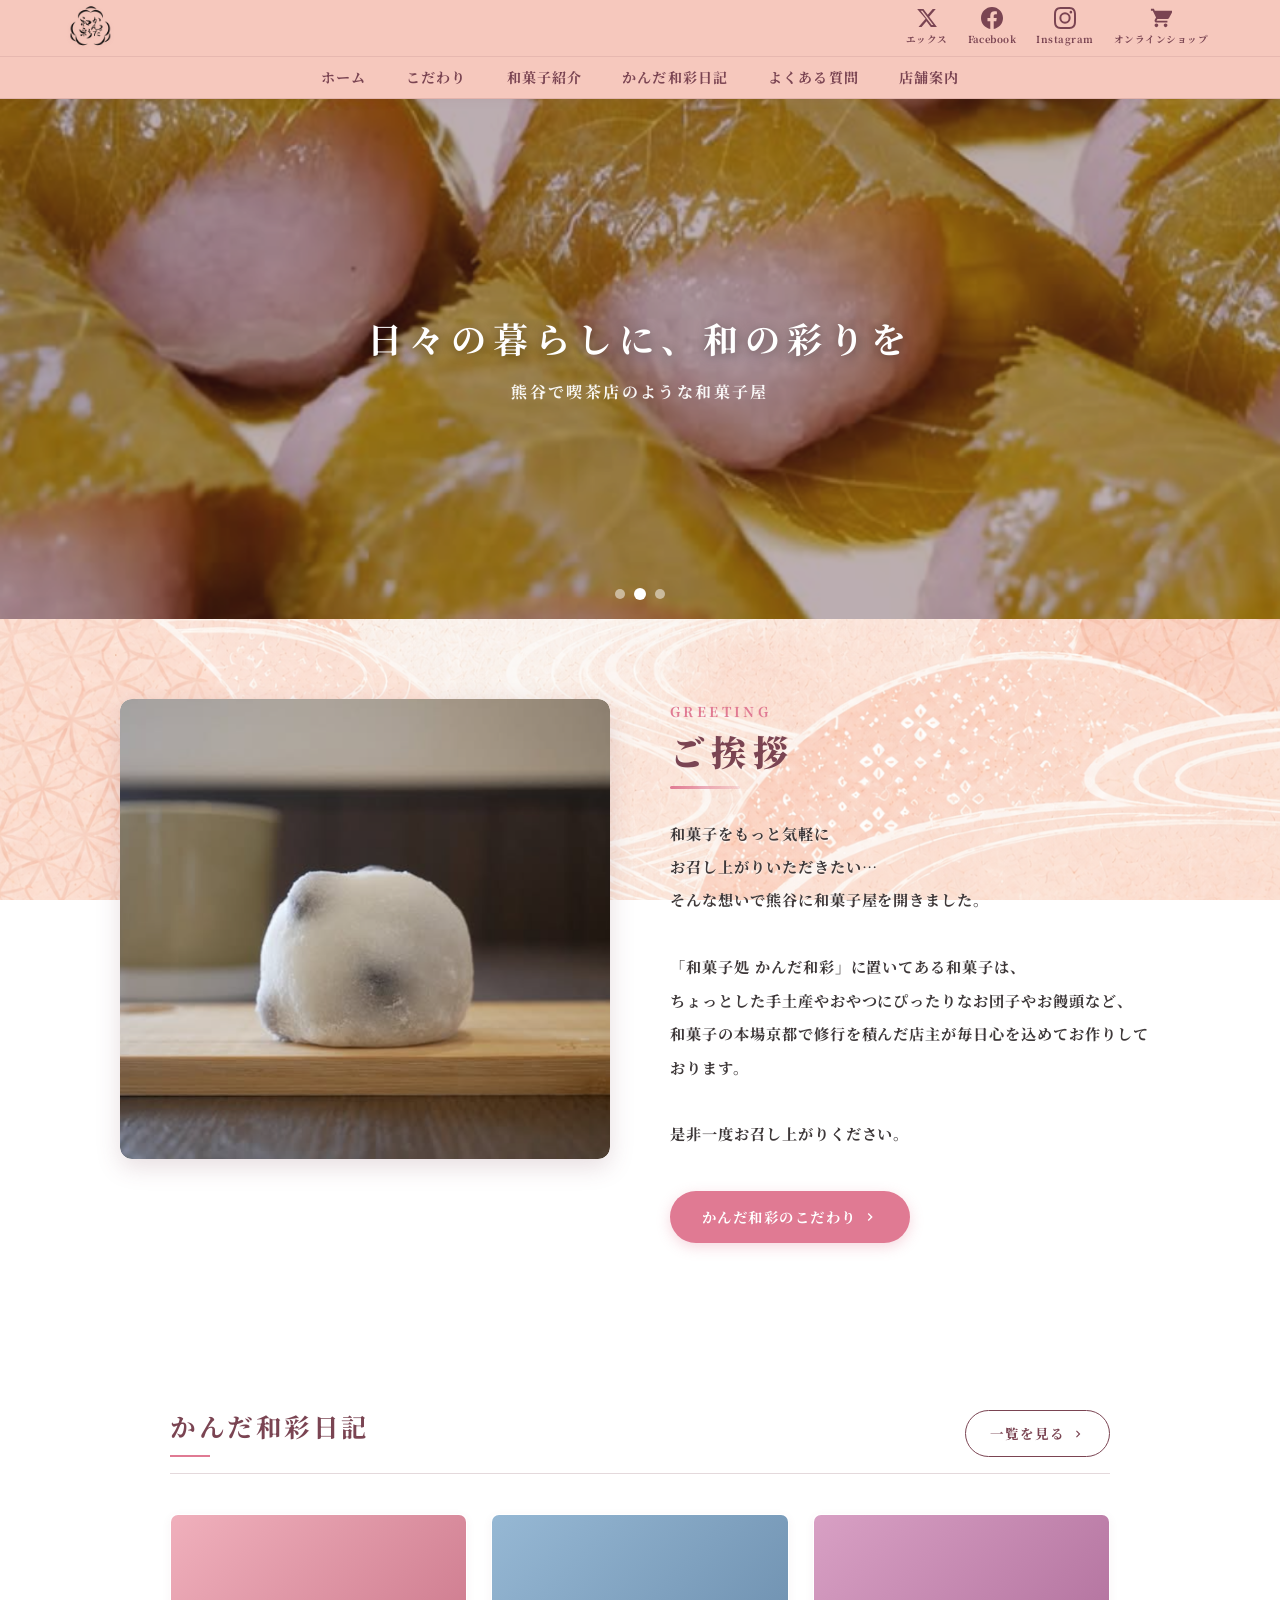
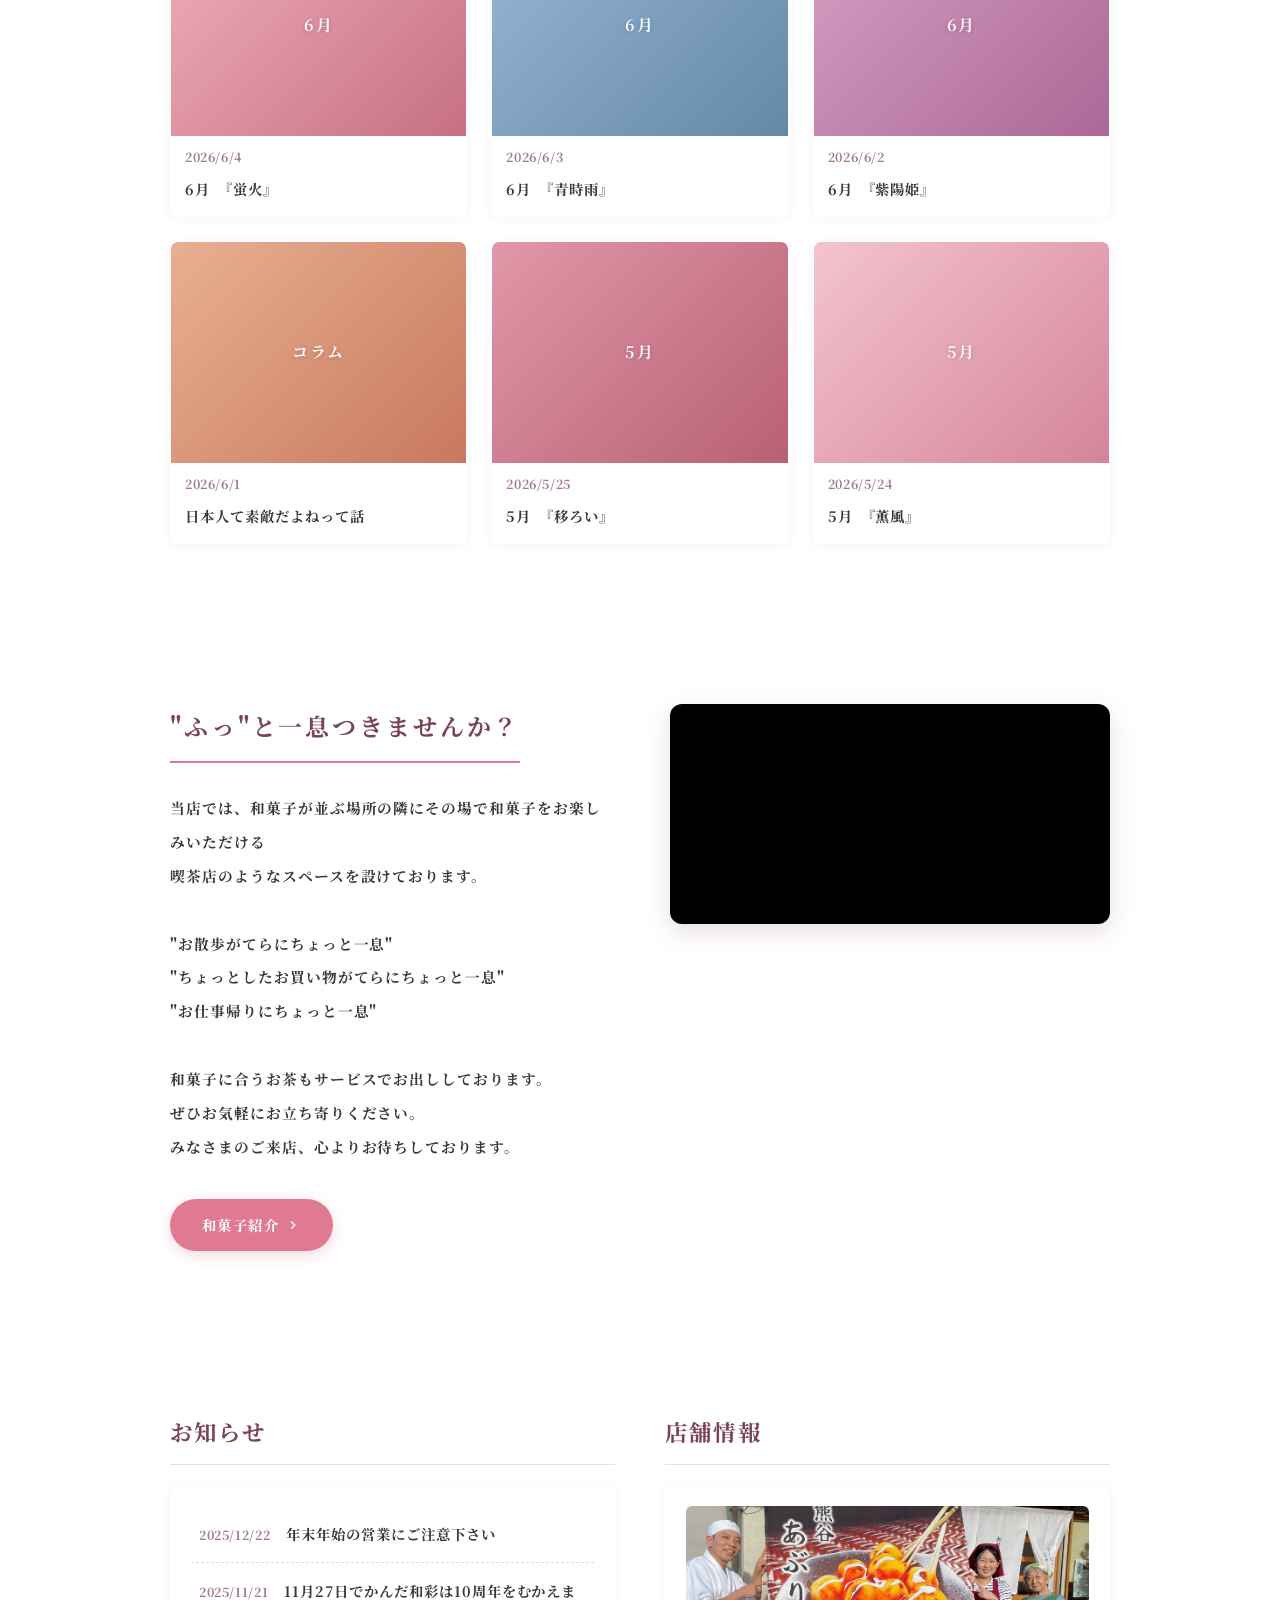
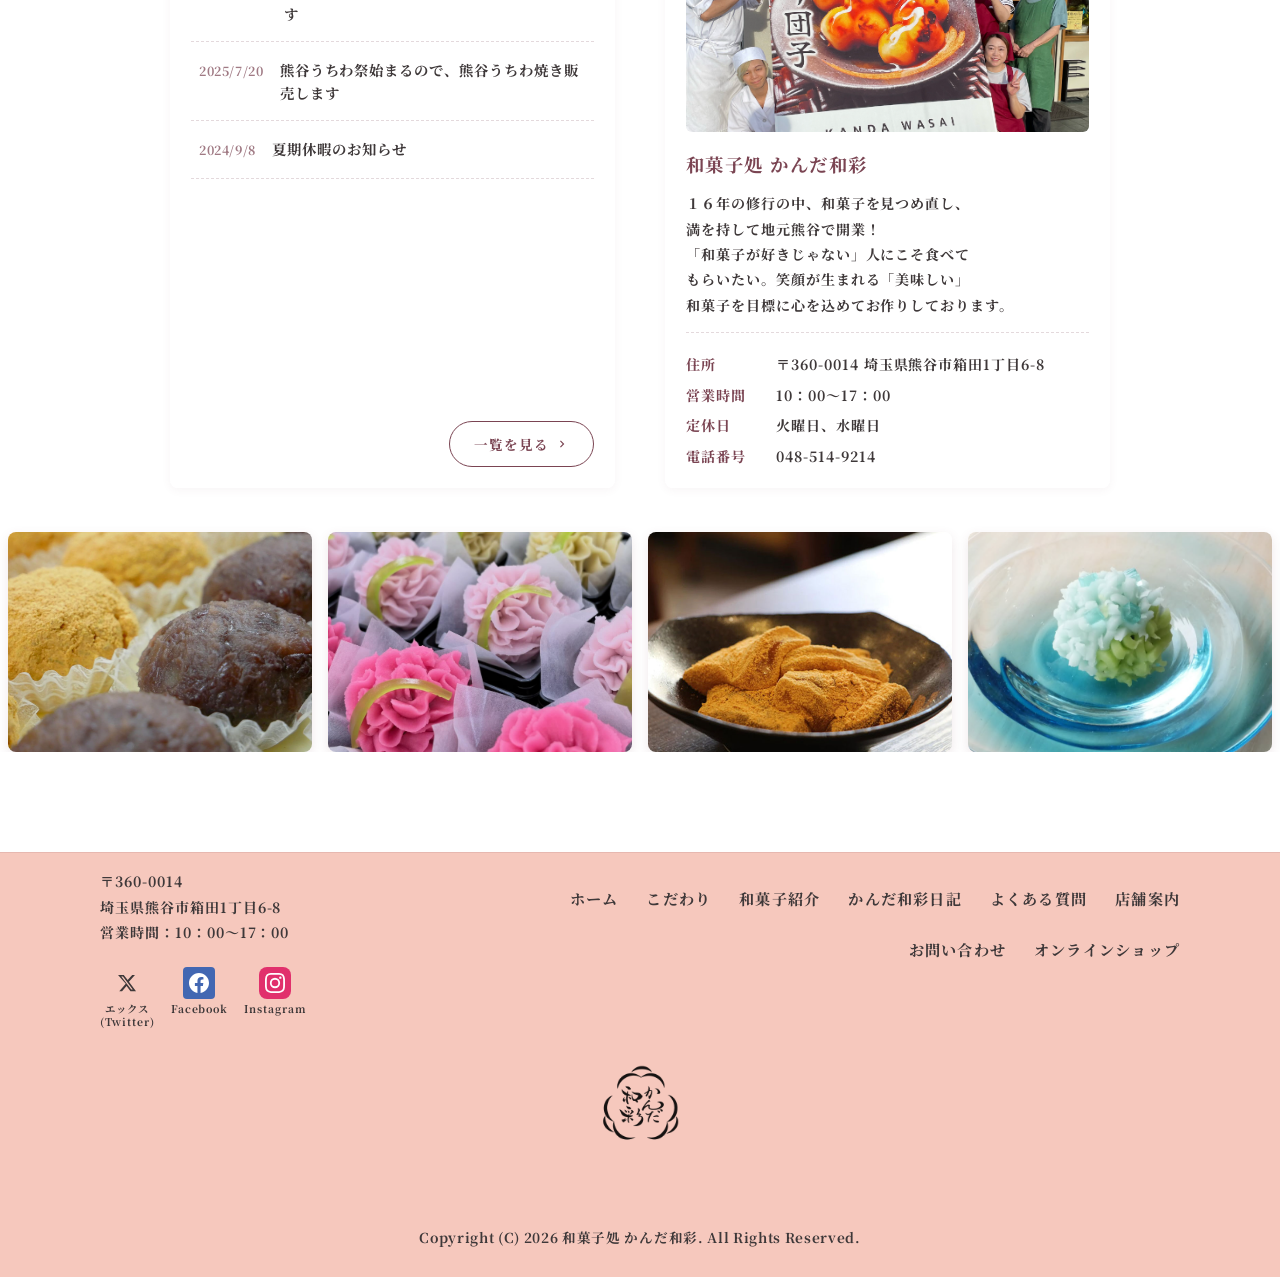
==== index.html @ 018d326d "Initial commit" ====
﻿<!DOCTYPE html>
<html lang="ja">

<head>
    <meta charset="UTF-8">
    <meta name="viewport" content="width=device-width, initial-scale=1.0">
    <meta name="description" content="埼玉県熊谷市にある和菓子処 かんだ和彩。喫茶店のような落ち着いた空間で、京都で修行を積んだ店主が毎日丁寧に作る和菓子をお楽しみください。">
    <title>和菓子処 かんだ和彩 | 熊谷で喫茶店のような和菓子屋</title>
    <link rel="preconnect" href="https://fonts.googleapis.com">
    <link rel="preconnect" href="https://fonts.gstatic.com" crossorigin>
    <link href="https://fonts.googleapis.com/css2?family=Noto+Serif+JP:wght@500;600;700;900&display=swap" rel="stylesheet">
    <link rel="stylesheet" href="style.css">
</head>

<body>

    <!-- ============================================================
         ヘッダー
         ============================================================ -->
    <header id="front_header" class="site-header">
        <div class="header-inner">
            <!-- ロゴ -->
            <div class="header-logo">
                <a href="index.html">
                    <img src="img/ロゴ.png" alt="和菓子処 かんだ和彩" class="logo-img">
                </a>
            </div>

            <!-- SNSアイコン -->
            <div class="header-sns">
                <ul class="header-sns-list">
                    <li>
                        <a href="https://twitter.com/kandawasai" target="_blank" rel="noopener noreferrer" class="sns-link">
                            <svg xmlns="http://www.w3.org/2000/svg" viewBox="0 0 24 24" width="22" height="22" fill="currentColor"><path d="M18.244 2.25h3.308l-7.227 8.26 8.502 11.24H16.17l-4.714-6.231-5.401 6.231H2.747l7.73-8.835L1.254 2.25H8.08l4.713 6.231zm-1.161 17.52h1.833L7.084 4.126H5.117z"/></svg>
                            <span>エックス</span>
                        </a>
                    </li>
                    <li>
                        <a href="https://www.facebook.com/kandawasai/" target="_blank" rel="noopener noreferrer" class="sns-link">
                            <svg xmlns="http://www.w3.org/2000/svg" viewBox="0 0 24 24" width="22" height="22" fill="currentColor"><path d="M24 12.073c0-6.627-5.373-12-12-12s-12 5.373-12 12c0 5.99 4.388 10.954 10.125 11.854v-8.385H7.078v-3.47h3.047V9.43c0-3.007 1.792-4.669 4.533-4.669 1.312 0 2.686.235 2.686.235v2.953H15.83c-1.491 0-1.956.925-1.956 1.874v2.25h3.328l-.532 3.47h-2.796v8.385C19.612 23.027 24 18.062 24 12.073z"/></svg>
                            <span>Facebook</span>
                        </a>
                    </li>
                    <li>
                        <a href="https://www.instagram.com/kandawasai/?hl=ja" target="_blank" rel="noopener noreferrer" class="sns-link">
                            <svg xmlns="http://www.w3.org/2000/svg" viewBox="0 0 24 24" width="22" height="22" fill="currentColor"><path d="M12 2.163c3.204 0 3.584.012 4.85.07 3.252.148 4.771 1.691 4.919 4.919.058 1.265.069 1.645.069 4.849 0 3.205-.012 3.584-.069 4.849-.149 3.225-1.664 4.771-4.919 4.919-1.266.058-1.644.07-4.85.07-3.204 0-3.584-.012-4.849-.07-3.26-.149-4.771-1.699-4.919-4.92-.058-1.265-.07-1.644-.07-4.849 0-3.204.013-3.583.07-4.849.149-3.227 1.664-4.771 4.919-4.919 1.266-.057 1.645-.069 4.849-.069zM12 0C8.741 0 8.333.014 7.053.072 2.695.272.273 2.69.073 7.052.014 8.333 0 8.741 0 12c0 3.259.014 3.668.072 4.948.2 4.358 2.618 6.78 6.98 6.98C8.333 23.986 8.741 24 12 24c3.259 0 3.668-.014 4.948-.072 4.354-.2 6.782-2.618 6.979-6.98.059-1.28.073-1.689.073-4.948 0-3.259-.014-3.667-.072-4.947-.196-4.354-2.617-6.78-6.979-6.98C15.668.014 15.259 0 12 0zm0 5.838a6.162 6.162 0 1 0 0 12.324 6.162 6.162 0 0 0 0-12.324zM12 16a4 4 0 1 1 0-8 4 4 0 0 1 0 8zm6.406-11.845a1.44 1.44 0 1 0 0 2.881 1.44 1.44 0 0 0 0-2.881z"/></svg>
                            <span>Instagram</span>
                        </a>
                    </li>
                    <li>
                        <a href="https://kandawasai.raku-uru.jp/" target="_blank" rel="noopener noreferrer" class="sns-link">
                            <svg xmlns="http://www.w3.org/2000/svg" viewBox="0 0 24 24" width="22" height="22" fill="currentColor"><path d="M7 18c-1.1 0-1.99.9-1.99 2S5.9 22 7 22s2-.9 2-2-.9-2-2-2zM1 2v2h2l3.6 7.59-1.35 2.45c-.16.28-.25.61-.25.96C5 16.1 6.1 17 7 17h12v-2H7.42c-.14 0-.25-.11-.25-.25l.03-.12.9-1.63H19c.75 0 1.41-.41 1.75-1.03l3.58-6.49A1 1 0 0 0 23.45 4H5.21l-.94-2H1zm16 16c-1.1 0-1.99.9-1.99 2s.89 2 1.99 2 2-.9 2-2-.9-2-2-2z"/></svg>
                            <span>オンラインショップ</span>
                        </a>
                    </li>
                </ul>
            </div>

            <!-- ハンバーガーメニューボタン -->
            <button id="js-menu-toggle" class="menu-toggle" aria-label="メニューを開く">
                <span></span><span></span><span></span>
            </button>
        </div>

        <!-- ナビゲーション -->
        <nav id="front_header_nav" class="header-nav">
            <ul class="header-nav-list">
                <li><a href="index.html" class="nav-item">ホーム</a></li>
                <li><a href="commitment.html" class="nav-item">こだわり</a></li>
                <li><a href="sweets.html" class="nav-item">和菓子紹介</a></li>
                <li><a href="diary.html" class="nav-item">かんだ和彩日記</a></li>
                <li><a href="question.html" class="nav-item">よくある質問</a></li>
                <li><a href="guidance.html" class="nav-item">店舗案内</a></li>
                <li class="mobile-only-nav-item"><a href="https://kandawasai.raku-uru.jp/" target="_blank" rel="noopener noreferrer" class="nav-item">オンラインショップ</a></li>
                <li class="mobile-only-nav-item"><a href="contact.html" class="nav-item">お問い合わせ</a></li>
            </ul>
            <div class="mobile-nav-sns mobile-only-block">
                <a href="https://twitter.com/kandawasai" target="_blank" rel="noopener noreferrer" class="mobile-sns-item">
                    <svg xmlns="http://www.w3.org/2000/svg" viewBox="0 0 24 24" width="22" height="22" fill="currentColor"><path d="M18.244 2.25h3.308l-7.227 8.26 8.502 11.24H16.17l-4.714-6.231-5.401 6.231H2.747l7.73-8.835L1.254 2.25H8.08l4.713 6.231zm-1.161 17.52h1.833L7.084 4.126H5.117z"/></svg>
                    <span>エックス</span>
                </a>
                <a href="https://www.facebook.com/kandawasai/" target="_blank" rel="noopener noreferrer" class="mobile-sns-item">
                    <svg xmlns="http://www.w3.org/2000/svg" viewBox="0 0 24 24" width="22" height="22" fill="currentColor"><path d="M24 12.073c0-6.627-5.373-12-12-12s-12 5.373-12 12c0 5.99 4.388 10.954 10.125 11.854v-8.385H7.078v-3.47h3.047V9.43c0-3.007 1.792-4.669 4.533-4.669 1.312 0 2.686.235 2.686.235v2.953H15.83c-1.491 0-1.956.925-1.956 1.874v2.25h3.328l-.532 3.47h-2.796v8.385C19.612 23.027 24 18.062 24 12.073z"/></svg>
                    <span>Facebook</span>
                </a>
                <a href="https://www.instagram.com/kandawasai/?hl=ja" target="_blank" rel="noopener noreferrer" class="mobile-sns-item">
                    <svg xmlns="http://www.w3.org/2000/svg" viewBox="0 0 24 24" width="22" height="22" fill="currentColor"><path d="M12 2.163c3.204 0 3.584.012 4.85.07 3.252.148 4.771 1.691 4.919 4.919.058 1.265.069 1.645.069 4.849 0 3.205-.012 3.584-.069 4.849-.149 3.225-1.664 4.771-4.919 4.919-1.266.058-1.644.07-4.85.07-3.204 0-3.584-.012-4.849-.07-3.26-.149-4.771-1.699-4.919-4.92-.058-1.265-.07-1.644-.07-4.849 0-3.204.013-3.583.07-4.849.149-3.227 1.664-4.771 4.919-4.919 1.266-.057 1.645-.069 4.849-.069zM12 0C8.741 0 8.333.014 7.053.072 2.695.272.273 2.69.073 7.052.014 8.333 0 8.741 0 12c0 3.259.014 3.668.072 4.948.2 4.358 2.618 6.78 6.98 6.98C8.333 23.986 8.741 24 12 24c3.259 0 3.668-.014 4.948-.072 4.354-.2 6.782-2.618 6.979-6.98.059-1.28.073-1.689.073-4.948 0-3.259-.014-3.667-.072-4.947-.196-4.354-2.617-6.78-6.979-6.98C15.668.014 15.259 0 12 0zm0 5.838a6.162 6.162 0 1 0 0 12.324 6.162 6.162 0 0 0 0-12.324zM12 16a4 4 0 1 1 0-8 4 4 0 0 1 0 8zm6.406-11.845a1.44 1.44 0 1 0 0 2.881 1.44 1.44 0 0 0 0-2.881z"/></svg>
                    <span>Instagram</span>
                </a>
            </div>
        </nav>
    </header>

    <main id="main_content">

        <!-- ============================================================
             スライドショー（メインビジュアル）
             ============================================================ -->
        <div class="slideshow" id="slideshow" role="banner">
            <div class="slide-container" id="slideContainer">
                <div class="slide active">
                    <img src="img/photo13.png" alt="かんだ和彩 メイン写真1" class="slide-bg-img">
                    <div class="slide-overlay"></div>
                    <div class="slide-content">
                        <p class="slide-catchcopy">心を込めて、一つひとつ</p>
                        <p class="slide-sub">和菓子処 かんだ和彩</p>
                    </div>
                </div>
                <div class="slide">
                    <img src="img/photo14.png" alt="かんだ和彩 メイン写真2" class="slide-bg-img">
                    <div class="slide-overlay"></div>
                    <div class="slide-content">
                        <p class="slide-catchcopy">日々の暮らしに、和の彩りを</p>
                        <p class="slide-sub">熊谷で喫茶店のような和菓子屋</p>
                    </div>
                </div>
                <div class="slide">
                    <img src="img/photo5.png" alt="かんだ和彩 メイン写真3" class="slide-bg-img">
                    <div class="slide-overlay"></div>
                    <div class="slide-content">
                        <p class="slide-catchcopy">京都で磨いた技を、熊谷の地で</p>
                        <p class="slide-sub">お団子・お饅頭・季節の和菓子</p>
                    </div>
                </div>
            </div>
            <div class="slide-dots" id="slideDots">
                <button class="dot active" aria-label="スライド1"></button>
                <button class="dot" aria-label="スライド2"></button>
                <button class="dot" aria-label="スライド3"></button>
            </div>
        </div>

        <!-- ============================================================
             ご挨拶セクション
             ============================================================ -->
        <section id="hello" class="hello-section">
            <div class="hello-inner">
                <!-- 画像エリア（photo10〜photo12の5秒切替スライド） -->
                <div class="hello-img-box">
                    <div class="hello-slideshow" id="helloSlideshow">
                        <div class="hello-slide active">
                            <img src="img/photo10.png" alt="和菓子処 かんだ和彩 風景1">
                        </div>
                        <div class="hello-slide">
                            <img src="img/photo11.png" alt="和菓子処 かんだ和彩 風景2">
                        </div>
                        <div class="hello-slide">
                            <img src="img/photo12.png" alt="和菓子処 かんだ和彩 風景3">
                        </div>
                    </div>
                </div>
                <!-- テキストエリア -->
                <div class="hello-txt-box">
                    <div class="hello-txt-inner">
                        <!-- 目立つ大タイトルエリア -->
                        <div class="hello-header-title">
                            <span class="hello-sub-title">GREETING</span>
                            <h2 class="hello-main-title">ご挨拶</h2>
                            <div class="title-decor-line"></div>
                        </div>

                        <div class="hello-txt-area">
                            <p>和菓子をもっと気軽に<br>
                            お召し上がりいただきたい…<br>
                            そんな想いで熊谷に和菓子屋を開きました。<br><br>
                            「和菓子処 かんだ和彩」に置いてある和菓子は、<br>
                            ちょっとした手土産やおやつにぴったりなお団子やお饅頭など、<br>
                            和菓子の本場京都で修行を積んだ店主が毎日心を込めてお作りしております。<br><br>
                            是非一度お召し上がりください。</p>
                        </div>

                        <div class="hello-btn-wrap">
                            <a href="commitment.html" class="more-btn">
                                <span>かんだ和彩のこだわり</span>
                                <svg xmlns="http://www.w3.org/2000/svg" viewBox="0 0 24 24" width="16" height="16" fill="currentColor"><path d="M8.59 16.59L13.17 12 8.59 7.41 10 6l6 6-6 6-1.41-1.41z"/></svg>
                            </a>
                        </div>
                    </div>
                </div>
            </div>
        </section>

        <!-- ============================================================
             かんだ和彩日記（ブログ記事グリッド）
             ============================================================ -->
        <section id="diary" class="diary-section">
            <div class="diary-inner">
                <!-- タイトルエリア -->
                <div class="diary-ttl-area">
                    <div class="diary-ttl-box">
                        <h2>かんだ和彩日記</h2>
                    </div>
                    <div class="diary-more-btn-wrap">
                        <a href="diary.html" class="more-btn-outline">
                            <span>一覧を見る</span>
                            <svg xmlns="http://www.w3.org/2000/svg" viewBox="0 0 24 24" width="14" height="14" fill="currentColor"><path d="M8.59 16.59L13.17 12 8.59 7.41 10 6l6 6-6 6-1.41-1.41z"/></svg>
                        </a>
                    </div>
                </div>

                <!-- 記事グリッド -->
                <div class="diary-grid">
                    <article class="post-box">
                        <a href="diary.html" class="post-box-link">
                            <div class="post-box-img">
                                <div class="post-img-placeholder" style="background: linear-gradient(135deg, #f0b0bc, #c66f84);"><span>6月</span></div>
                            </div>
                            <div class="post-box-date"><p>2026/6/4</p></div>
                            <div class="post-box-content"><h5>6月　『蛍火』</h5></div>
                        </a>
                    </article>
                    <article class="post-box">
                        <a href="diary.html" class="post-box-link">
                            <div class="post-box-img">
                                <div class="post-img-placeholder" style="background: linear-gradient(135deg, #96b8d4, #6688a8);"><span>6月</span></div>
                            </div>
                            <div class="post-box-date"><p>2026/6/3</p></div>
                            <div class="post-box-content"><h5>6月　『青時雨』</h5></div>
                        </a>
                    </article>
                    <article class="post-box">
                        <a href="diary.html" class="post-box-link">
                            <div class="post-box-img">
                                <div class="post-img-placeholder" style="background: linear-gradient(135deg, #d8a0c4, #aa6896);"><span>6月</span></div>
                            </div>
                            <div class="post-box-date"><p>2026/6/2</p></div>
                            <div class="post-box-content"><h5>6月　『紫陽姫』</h5></div>
                        </a>
                    </article>
                    <article class="post-box">
                        <a href="diary.html" class="post-box-link">
                            <div class="post-box-img">
                                <div class="post-img-placeholder" style="background: linear-gradient(135deg, #e8b090, #c87860);"><span>コラム</span></div>
                            </div>
                            <div class="post-box-date"><p>2026/6/1</p></div>
                            <div class="post-box-content"><h5>日本人て素敵だよねって話</h5></div>
                        </a>
                    </article>
                    <article class="post-box">
                        <a href="diary.html" class="post-box-link">
                            <div class="post-box-img">
                                <div class="post-img-placeholder" style="background: linear-gradient(135deg, #e098a8, #b86074);"><span>5月</span></div>
                            </div>
                            <div class="post-box-date"><p>2026/5/25</p></div>
                            <div class="post-box-content"><h5>5月　『移ろい』</h5></div>
                        </a>
                    </article>
                    <article class="post-box">
                        <a href="diary.html" class="post-box-link">
                            <div class="post-box-img">
                                <div class="post-img-placeholder" style="background: linear-gradient(135deg, #f4c4d0, #d48498);"><span>5月</span></div>
                            </div>
                            <div class="post-box-date"><p>2026/5/24</p></div>
                            <div class="post-box-content"><h5>5月　『薫風』</h5></div>
                        </a>
                    </article>
                </div>
            </div>
        </section>

        <!-- ============================================================
             ご来店ください（くつろぎセクション）
             ============================================================ -->
        <section id="introduction" class="introduction-section">
            <div class="introduction-inner">
                <!-- テキストエリア -->
                <div class="introduction-txt-area">
                    <div class="introduction-txt">
                        <h2 class="introduction-main-ttl">"ふっ"と一息つきませんか？</h2>
                        <p>当店では、和菓子が並ぶ場所の隣にその場で和菓子をお楽しみいただける<br>
                        喫茶店のようなスペースを設けております。<br><br>
                        "お散歩がてらにちょっと一息"<br>
                        "ちょっとしたお買い物がてらにちょっと一息"<br>
                        "お仕事帰りにちょっと一息"<br><br>
                        和菓子に合うお茶もサービスでお出ししております。<br>
                        ぜひお気軽にお立ち寄りください。<br>
                        みなさまのご来店、心よりお待ちしております。</p>
                    </div>
                    <div class="introduction-btn-wrap">
                        <a href="sweets.html" class="more-btn">
                            <span>和菓子紹介</span>
                            <svg xmlns="http://www.w3.org/2000/svg" viewBox="0 0 24 24" width="16" height="16" fill="currentColor"><path d="M8.59 16.59L13.17 12 8.59 7.41 10 6l6 6-6 6-1.41-1.41z"/></svg>
                        </a>
                    </div>
                </div>
                <!-- 動画エリア -->
                <div class="introduction-img-area">
                    <div class="intro-video-wrapper">
                        <video src="img/動画.mp4" autoplay loop muted playsinline class="intro-video"></video>
                    </div>
                </div>
            </div>
        </section>

        <!-- ============================================================
             お知らせ ＋ SNS
             ============================================================ -->
        <section id="news" class="news-section">
            <div class="news-inner">
                <!-- お知らせ -->
                <div class="news-box">
                    <div class="news-ttl">
                        <h2>お知らせ</h2>
                    </div>
                    <div class="news-content">
                        <div class="news-card">
                            <div class="news-list-wrap">
                                <article class="news-item">
                                    <a href="diary.html" class="news-item-link">
                                        <div class="news-date"><p>2025/12/22</p></div>
                                        <div class="news-text"><h5>年末年始の営業にご注意下さい</h5></div>
                                    </a>
                                </article>
                                <article class="news-item">
                                    <a href="diary.html" class="news-item-link">
                                        <div class="news-date"><p>2025/11/21</p></div>
                                        <div class="news-text"><h5>11月27日でかんだ和彩は10周年をむかえます</h5></div>
                                    </a>
                                </article>
                                <article class="news-item">
                                    <a href="diary.html" class="news-item-link">
                                        <div class="news-date"><p>2025/7/20</p></div>
                                        <div class="news-text"><h5>熊谷うちわ祭始まるので、熊谷うちわ焼き販売します</h5></div>
                                    </a>
                                </article>
                                <article class="news-item">
                                    <a href="diary.html" class="news-item-link">
                                        <div class="news-date"><p>2024/9/8</p></div>
                                        <div class="news-text"><h5>夏期休暇のお知らせ</h5></div>
                                    </a>
                                </article>
                            </div>
                            <div class="news-more-btn-wrap">
                                <a href="diary.html" class="more-btn-outline">
                                    <span>一覧を見る</span>
                                    <svg xmlns="http://www.w3.org/2000/svg" viewBox="0 0 24 24" width="14" height="14" fill="currentColor"><path d="M8.59 16.59L13.17 12 8.59 7.41 10 6l6 6-6 6-1.41-1.41z"/></svg>
                                </a>
                            </div>
                        </div>
                    </div>
                </div>

                <!-- 店舗情報 -->
                <div class="news-box">
                    <div class="news-ttl">
                        <h2>店舗情報</h2>
                    </div>
                    <div class="news-content">
                        <div class="store-info-card">
                            <div class="store-info-img">
                                <img src="img/photo9.png" alt="和菓子処 かんだ和彩">
                            </div>
                            <div class="store-info-txt-wrap">
                                <h3 class="store-name">和菓子処 かんだ和彩</h3>
                                <p class="store-message">
                                    １６年の修行の中、和菓子を見つめ直し、<br>
                                    満を持して地元熊谷で開業！<br>
                                    「和菓子が好きじゃない」人にこそ食べて<br>
                                    もらいたい。笑顔が生まれる「美味しい」<br>
                                    和菓子を目標に心を込めてお作りしております。
                                </p>
                                <dl class="store-detail-list">
                                    <div class="store-detail-item">
                                        <dt>住所</dt>
                                        <dd>〒360-0014 埼玉県熊谷市箱田1丁目6-8</dd>
                                    </div>
                                    <div class="store-detail-item">
                                        <dt>営業時間</dt>
                                        <dd>10：00～17：00</dd>
                                    </div>
                                    <div class="store-detail-item">
                                        <dt>定休日</dt>
                                        <dd>火曜日、水曜日</dd>
                                    </div>
                                    <div class="store-detail-item">
                                        <dt>電話番号</dt>
                                        <dd>048-514-9214</dd>
                                    </div>
                                </dl>
                            </div>
                        </div>
                    </div>
                </div>
            </div>
        <!-- ============================================================
             フォトギャラリー（photo1〜photo7の無限自動スライド）
             ============================================================ -->
        <section class="footer-photo-gallery">
            <div class="photo-gallery-track">
                <div class="photo-item"><img src="img/photo1.png" alt="和菓子写真 1"></div>
                <div class="photo-item"><img src="img/photo2.png" alt="和菓子写真 2"></div>
                <div class="photo-item"><img src="img/photo3.png" alt="和菓子写真 3"></div>
                <div class="photo-item"><img src="img/photo4.png" alt="和菓子写真 4"></div>
                <div class="photo-item"><img src="img/photo5.png" alt="和菓子写真 5"></div>
                <div class="photo-item"><img src="img/photo6.png" alt="和菓子写真 6"></div>
                <div class="photo-item"><img src="img/photo7.png" alt="和菓子写真 7"></div>
                <!-- ループを途切れさせないための複製セット -->
                <div class="photo-item"><img src="img/photo1.png" alt="和菓子写真 1"></div>
                <div class="photo-item"><img src="img/photo2.png" alt="和菓子写真 2"></div>
                <div class="photo-item"><img src="img/photo3.png" alt="和菓子写真 3"></div>
                <div class="photo-item"><img src="img/photo4.png" alt="和菓子写真 4"></div>
                <div class="photo-item"><img src="img/photo5.png" alt="和菓子写真 5"></div>
                <div class="photo-item"><img src="img/photo6.png" alt="和菓子写真 6"></div>
                <div class="photo-item"><img src="img/photo7.png" alt="和菓子写真 7"></div>
            </div>
        </section>

    </main>

    <!-- ============================================================
         フッター
         ============================================================ -->
    <footer class="site-footer">
        <div class="footer-container">
            <div class="footer-top">
                <!-- 左ブロック：住所・SNS -->
                <div class="footer-info">
                    <p class="footer-address">
                        〒360-0014<br>
                        埼玉県熊谷市箱田1丁目6-8<br>
                        営業時間：10：00〜17：00
                    </p>
                    <div class="footer-sns-box">
                        <ul class="footer-sns-list">
                            <li>
                                <a href="https://twitter.com/kandawasai" target="_blank" rel="noopener noreferrer" class="footer-sns-item">
                                    <span class="sns-icon icon-x">
                                        <svg xmlns="http://www.w3.org/2000/svg" viewBox="0 0 24 24" width="20" height="20" fill="currentColor"><path d="M18.244 2.25h3.308l-7.227 8.26 8.502 11.24H16.17l-4.714-6.231-5.401 6.231H2.747l7.73-8.835L1.254 2.25H8.08l4.713 6.231zm-1.161 17.52h1.833L7.084 4.126H5.117z"/></svg>
                                    </span>
                                    <span class="sns-label">エックス<br>(Twitter)</span>
                                </a>
                            </li>
                            <li>
                                <a href="https://www.facebook.com/kandawasai/" target="_blank" rel="noopener noreferrer" class="footer-sns-item">
                                    <span class="sns-icon icon-fb">
                                        <svg xmlns="http://www.w3.org/2000/svg" viewBox="0 0 24 24" width="20" height="20" fill="currentColor"><path d="M24 12.073c0-6.627-5.373-12-12-12s-12 5.373-12 12c0 5.99 4.388 10.954 10.125 11.854v-8.385H7.078v-3.47h3.047V9.43c0-3.007 1.792-4.669 4.533-4.669 1.312 0 2.686.235 2.686.235v2.953H15.83c-1.491 0-1.956.925-1.956 1.874v2.25h3.328l-.532 3.47h-2.796v8.385C19.612 23.027 24 18.062 24 12.073z"/></svg>
                                    </span>
                                    <span class="sns-label">Facebook</span>
                                </a>
                            </li>
                            <li>
                                <a href="https://www.instagram.com/kandawasai/?hl=ja" target="_blank" rel="noopener noreferrer" class="footer-sns-item">
                                    <span class="sns-icon icon-ig">
                                        <svg xmlns="http://www.w3.org/2000/svg" viewBox="0 0 24 24" width="20" height="20" fill="currentColor"><path d="M12 2.163c3.204 0 3.584.012 4.85.07 3.252.148 4.771 1.691 4.919 4.919.058 1.265.069 1.645.069 4.849 0 3.205-.012 3.584-.069 4.849-.149 3.225-1.664 4.771-4.919 4.919-1.266.058-1.644.07-4.85.07-3.204 0-3.584-.012-4.849-.07-3.26-.149-4.771-1.699-4.919-4.92-.058-1.265-.07-1.644-.07-4.849 0-3.204.013-3.583.07-4.849.149-3.227 1.664-4.771 4.919-4.919 1.266-.057 1.645-.069 4.849-.069zM12 0C8.741 0 8.333.014 7.053.072 2.695.272.273 2.69.073 7.052.014 8.333 0 8.741 0 12c0 3.259.014 3.668.072 4.948.2 4.358 2.618 6.78 6.98 6.98C8.333 23.986 8.741 24 12 24c3.259 0 3.668-.014 4.948-.072 4.354-.2 6.782-2.618 6.979-6.98.059-1.28.073-1.689.073-4.948 0-3.259-.014-3.667-.072-4.947-.196-4.354-2.617-6.78-6.979-6.98C15.668.014 15.259 0 12 0zm0 5.838a6.162 6.162 0 1 0 0 12.324 6.162 6.162 0 0 0 0-12.324zM12 16a4 4 0 1 1 0-8 4 4 0 0 1 0 8zm6.406-11.845a1.44 1.44 0 1 0 0 2.881 1.44 1.44 0 0 0 0-2.881z"/></svg>
                                    </span>
                                    <span class="sns-label">Instagram</span>
                                </a>
                            </li>
                        </ul>
                    </div>
                </div>

                <!-- 右ブロック：2段ナビゲーション -->
                <div class="footer-nav-area">
                    <nav class="footer-nav-grid">
                        <ul class="footer-nav-row row-1">
                            <li><a href="index.html">ホーム</a></li>
                            <li><a href="commitment.html">こだわり</a></li>
                            <li><a href="sweets.html">和菓子紹介</a></li>
                            <li><a href="diary.html">かんだ和彩日記</a></li>
                            <li><a href="question.html">よくある質問</a></li>
                            <li><a href="guidance.html">店舗案内</a></li>
                        </ul>
                        <ul class="footer-nav-row row-2">
                            <li><a href="contact.html">お問い合わせ</a></li>
                            <li><a href="https://kandawasai.raku-uru.jp/" target="_blank" rel="noopener noreferrer">オンラインショップ</a></li>
                        </ul>
                    </nav>
                </div>
            </div>

            <!-- 中央ロゴ -->
            <div class="footer-center-logo">
                <a href="index.html">
                    <img src="img/ロゴ.png" alt="和菓子処 かんだ和彩" class="footer-logo-img">
                </a>
            </div>

            <!-- 最下部コピーライト -->
            <p class="copyright">Copyright (C) 2026 和菓子処 かんだ和彩. All Rights Reserved.</p>
        </div>
    </footer>

    <script>
    // ハンバーガーメニュー
    document.addEventListener('DOMContentLoaded', function () {
        const menuToggle = document.getElementById('js-menu-toggle');
        const headerNav = document.getElementById('front_header_nav');
        if (menuToggle && headerNav) {
            menuToggle.addEventListener('click', function () {
                menuToggle.classList.toggle('is-open');
                headerNav.classList.toggle('is-open');
            });
        }

        // スライドショー自動再生
        const slides = document.querySelectorAll('.slide');
        const dots = document.querySelectorAll('.dot');
        let current = 0;
        let timer;

        function goToSlide(n) {
            slides[current].classList.remove('active');
            dots[current].classList.remove('active');
            current = (n + slides.length) % slides.length;
            slides[current].classList.add('active');
            dots[current].classList.add('active');
        }

        function nextSlide() {
            goToSlide(current + 1);
        }

        function startTimer() {
            timer = setInterval(nextSlide, 5000);
        }

        function resetTimer() {
            clearInterval(timer);
            startTimer();
        }

        dots.forEach(function(dot, i) {
            dot.addEventListener('click', function() {
                goToSlide(i);
                resetTimer();
            });
        });

        startTimer();

        // ご挨拶スライドショー（photo10〜photo12、5秒間隔でゆっくりフェード切替）
        const helloSlides = document.querySelectorAll('.hello-slide');
        if (helloSlides.length > 0) {
            let helloCurrent = 0;
            setInterval(function () {
                helloSlides[helloCurrent].classList.remove('active');
                helloCurrent = (helloCurrent + 1) % helloSlides.length;
                helloSlides[helloCurrent].classList.add('active');
            }, 5000);
        }

        // スクロールアニメーション
        const observer = new IntersectionObserver(function(entries) {
            entries.forEach(function(entry) {
                if (entry.isIntersecting) {
                    entry.target.classList.add('in-view');
                }
            });
        }, { threshold: 0.1 });

        document.querySelectorAll('.hello-section, .diary-section, .introduction-section, .news-section, .post-box, .news-item').forEach(function(el) {
            observer.observe(el);
        });
    });
    </script>

</body>

</html>
---- style.css ----
@charset "UTF-8";

/* ==========================================================================
   CSS変数・デザイントークン（ピンク基調の和風カラーパレット）
   ========================================================================== */
:root {
    --color-text: #3e3839;
    --color-bg: #fdf7f8;
    --color-primary: #7a4452;       /* 深みのある小豆・和風ローズブラウン */
    --color-primary-light: #9c5c6d;
    --color-accent: #e07a93;        /* 華やかな桜・撫子ピンク */
    --color-accent-dark: #c65f77;
    --color-pink-soft: #f9ecef;
    --color-border: #f0dbdf;
    --color-white: #ffffff;
    --font-serif: 'Noto Serif JP', "Hiragino Mincho ProN", "Yu Mincho", serif;
    --shadow-sm: 0 2px 10px rgba(122, 68, 82, 0.06);
    --shadow-md: 0 6px 24px rgba(122, 68, 82, 0.12);
    --transition: all 0.3s ease;
}

/* ==========================================================================
   リセット・ベース
   ========================================================================== */
*, *::before, *::after {
    box-sizing: border-box;
    margin: 0;
    padding: 0;
    font-weight: 700;
}

html {
    scroll-behavior: smooth;
}

body {
    font-family: var(--font-serif);
    font-weight: 700;
    color: var(--color-text);
    background-image: url("img/背景.png");
    background-repeat: no-repeat;
    background-position: center center;
    background-attachment: fixed;
    background-size: cover;
    line-height: 1.8;
    letter-spacing: 0.06em;
    -webkit-text-size-adjust: 100%;
    overflow-x: hidden;
}

a {
    color: inherit;
    text-decoration: none;
    transition: var(--transition);
}

img {
    max-width: 100%;
    height: auto;
    display: block;
}

ul { list-style: none; }

/* ==========================================================================
   ヘッダー
   ========================================================================== */
.site-header {
    background-color: #F6C8BD;
    position: sticky;
    top: 0;
    z-index: 1000;
    box-shadow: var(--shadow-sm);
    border-bottom: 1px solid rgba(122, 68, 82, 0.15);
}

.header-inner {
    max-width: 1200px;
    margin: 0 auto;
    padding: 2px 24px;
    display: flex;
    justify-content: space-between;
    align-items: center;
    gap: 20px;
}

/* ロゴ */
.header-logo {
    display: flex;
    align-items: center;
}

.header-logo a {
    display: flex;
    align-items: center;
    line-height: 1;
}

.logo-img {
    height: 52px;
    max-height: 60px;
    width: auto;
    background: transparent;
    object-fit: contain;
    mix-blend-mode: multiply;
    filter: drop-shadow(0 1px 2px rgba(122, 68, 82, 0.1));
}

/* SNSアイコン */
.header-sns-list {
    display: flex;
    gap: 4px;
    align-items: center;
}

.sns-link {
    display: flex;
    flex-direction: column;
    align-items: center;
    gap: 2px;
    padding: 4px 8px;
    color: var(--color-primary);
    font-size: 0.6rem;
    letter-spacing: 0.05em;
    border-radius: 4px;
    transition: var(--transition);
}

.sns-link:hover {
    background-color: rgba(255, 255, 255, 0.4);
    color: var(--color-accent-dark);
}

.sns-link svg {
    flex-shrink: 0;
}

.mobile-only-nav-item,
.mobile-only-block {
    display: none !important;
}

/* ナビゲーション */
.header-nav {
    background-color: #F6C8BD;
    border-top: 1px solid rgba(122, 68, 82, 0.12);
}

.header-nav-list {
    display: flex;
    justify-content: center;
    max-width: 1200px;
    margin: 0 auto;
    padding: 0 24px;
}

.nav-item {
    display: block;
    padding: 8px 20px;
    color: var(--color-primary);
    font-weight: 700;
    font-size: 0.88rem;
    letter-spacing: 0.08em;
    position: relative;
    transition: var(--transition);
}

.nav-item::after {
    content: '';
    position: absolute;
    bottom: 0;
    left: 50%;
    width: 0;
    height: 2px;
    background-color: var(--color-primary);
    transform: translateX(-50%);
    transition: width 0.3s ease;
}

.nav-item:hover {
    color: #4a242d;
    background-color: rgba(255, 255, 255, 0.3);
}

.nav-item:hover::after {
    width: 60%;
}

/* ハンバーガーボタン */
.menu-toggle {
    display: none;
    background: none;
    border: none;
    cursor: pointer;
    width: 30px;
    height: 22px;
    position: relative;
    z-index: 1001;
    flex-shrink: 0;
    margin-left: auto;
}

.menu-toggle span {
    display: block;
    width: 100%;
    height: 2px;
    background-color: var(--color-primary);
    position: absolute;
    left: 0;
    transition: var(--transition);
}

.menu-toggle span:nth-child(1) { top: 0; }
.menu-toggle span:nth-child(2) { top: 10px; }
.menu-toggle span:nth-child(3) { bottom: 0; }

.menu-toggle.is-open span {
    background-color: #ffffff;
}

.menu-toggle.is-open span:nth-child(1) { transform: translateY(10px) rotate(45deg); }
.menu-toggle.is-open span:nth-child(2) { opacity: 0; }
.menu-toggle.is-open span:nth-child(3) { transform: translateY(-10px) rotate(-45deg); }

/* ==========================================================================
   スライドショー
   ========================================================================== */
.slideshow {
    position: relative;
    width: 100%;
    height: 520px;
    overflow: hidden;
}

.slide-container {
    position: relative;
    width: 100%;
    height: 100%;
}

.slide {
    position: absolute;
    top: 0;
    left: 0;
    width: 100%;
    height: 100%;
    opacity: 0;
    transition: opacity 1s ease-in-out;
    display: flex;
    align-items: center;
    justify-content: center;
}

.slide.active {
    opacity: 1;
}

.slide-bg-img {
    position: absolute;
    top: 0;
    left: 0;
    width: 100%;
    height: 100%;
    object-fit: cover;
}

.slide-overlay {
    position: absolute;
    inset: 0;
    background: rgba(60, 20, 32, 0.35);
}

.slide-content {
    position: relative;
    z-index: 1;
    text-align: center;
    color: var(--color-white);
}

.slide-catchcopy {
    font-size: 2.2rem;
    font-weight: 700;
    letter-spacing: 0.2em;
    text-shadow: 0 2px 12px rgba(0,0,0,0.4);
    margin-bottom: 14px;
    line-height: 1.5;
}

.slide-sub {
    font-size: 1rem;
    letter-spacing: 0.15em;
    opacity: 0.95;
}

.slide-dots {
    position: absolute;
    bottom: 20px;
    left: 50%;
    transform: translateX(-50%);
    display: flex;
    gap: 10px;
    z-index: 10;
}

.dot {
    width: 10px;
    height: 10px;
    border-radius: 50%;
    border: none;
    background-color: rgba(255,255,255,0.5);
    cursor: pointer;
    padding: 0;
    transition: var(--transition);
}

.dot.active {
    background-color: var(--color-white);
    transform: scale(1.2);
}

/* ==========================================================================
   共通コンテナ（下層ページ用）
   ========================================================================== */
.content-body.container {
    max-width: 1000px;
    margin: 0 auto;
    padding: 0 32px;
}

@media screen and (max-width: 768px) {
    .content-body.container {
        padding: 0 20px;
    }
}

/* ==========================================================================
   共通ページヒーロー（下層ページ用）
   ========================================================================== */
.sub-page-hero,
.faq-page-hero {
    position: relative;
    background-size: cover;
    background-position: center;
    background-repeat: no-repeat;
    padding: 80px 20px 60px;
    text-align: center;
    overflow: hidden;
    animation: heroSlideshow 15s infinite; /* 3枚の画像を5秒ずつスライド */
}

/* 文字が見えやすくなるよう背景を少し暗くするオーバーレイ */
.sub-page-hero::before,
.faq-page-hero::before {
    content: '';
    position: absolute;
    top: 0;
    left: 0;
    width: 100%;
    height: 100%;
    background-color: rgba(60, 35, 30, 0.55); /* 暗めの茶褐色半透明フィルター */
    z-index: 1;
}

/* ヒーロー内の各要素をオーバーレイの前面（z-index: 2）に表示 */
.sub-page-hero .page-label,
.sub-page-hero h1,
.sub-page-hero .hero-accent,
.faq-page-hero .page-label,
.faq-page-hero h1,
.faq-page-hero .hero-accent {
    position: relative;
    z-index: 2;
}

.sub-page-hero .page-label,
.faq-page-hero .page-label {
    font-size: 0.85rem;
    letter-spacing: 0.25em;
    color: #ffd5cc; /* 暗い背景で見えやすいよう明るいピンクに変更 */
    text-transform: uppercase;
    margin-bottom: 8px;
    font-weight: 700;
}

.sub-page-hero h1,
.faq-page-hero h1 {
    font-size: clamp(1.8rem, 4vw, 2.6rem);
    color: #ffffff; /* 文字を白に変更して視認性を向上 */
    font-weight: 700;
    letter-spacing: 0.1em;
    margin-bottom: 0;
    text-shadow: 0 2px 4px rgba(0,0,0,0.3); /* 文字の視認性をさらに高める影 */
}

.sub-page-hero .hero-accent,
.faq-page-hero .hero-accent {
    width: 50px;
    height: 3px;
    background: #ffd5cc; /* 明るい色に変更 */
    margin: 16px auto 0;
    border-radius: 2px;
}

/* 背景スライドショーのキーフレームアニメーション */
@keyframes heroSlideshow {
    0%, 30% {
        background-image: url('img/あぶり団子.png');
    }
    33.33%, 63.33% {
        background-image: url('img/photo8.png');
    }
    66.66%, 96.66% {
        background-image: url('img/photo18.png');
    }
    100% {
        background-image: url('img/あぶり団子.png');
    }
}

/* ==========================================================================
   共通セクション設定
   ========================================================================== */
.hello-section,
.diary-section,
.introduction-section,
.news-section {
    opacity: 0;
    transform: translateY(24px);
    transition: opacity 0.7s ease, transform 0.7s ease;
}

.hello-section.in-view,
.diary-section.in-view,
.introduction-section.in-view,
.news-section.in-view {
    opacity: 1;
    transform: translateY(0);
}

/* 共通ボタン */
.more-btn {
    display: inline-flex;
    align-items: center;
    gap: 6px;
    padding: 13px 32px;
    background-color: var(--color-accent);
    color: var(--color-white);
    font-size: 0.9rem;
    letter-spacing: 0.1em;
    border-radius: 30px;
    box-shadow: 0 4px 14px rgba(224, 122, 147, 0.3);
    transition: var(--transition);
}

.more-btn:hover {
    background-color: var(--color-accent-dark);
    transform: translateY(-2px);
    box-shadow: 0 6px 18px rgba(198, 95, 119, 0.4);
}

.more-btn-outline {
    display: inline-flex;
    align-items: center;
    gap: 6px;
    padding: 10px 24px;
    border: 1px solid var(--color-primary);
    color: var(--color-primary);
    font-size: 0.85rem;
    letter-spacing: 0.08em;
    border-radius: 30px;
    transition: var(--transition);
}

.more-btn-outline:hover {
    background-color: var(--color-primary);
    color: var(--color-white);
}

/* ==========================================================================
   ご挨拶セクション (hello)
   ========================================================================== */
.hello-section {
    padding: 80px 0;
    background: transparent;
}

.hello-inner {
    max-width: 1100px;
    margin: 0 auto;
    padding: 0 30px;
    display: flex;
    align-items: stretch;
    gap: 60px;
}

.hello-img-box {
    flex: 1;
    min-width: 0;
}

.hello-slideshow {
    position: relative;
    width: 100%;
    height: 460px;
    border-radius: 12px;
    overflow: hidden;
    box-shadow: 0 8px 24px rgba(122, 68, 82, 0.18);
    background-color: rgba(255, 255, 255, 0.4);
}

.hello-slide {
    position: absolute;
    top: 0;
    left: 0;
    width: 100%;
    height: 100%;
    opacity: 0;
    transition: opacity 1.8s ease-in-out;
}

.hello-slide.active {
    opacity: 1;
}

.hello-slide img {
    width: 100%;
    height: 100%;
    object-fit: cover;
    border-radius: 12px;
}

.hello-txt-box {
    flex: 1;
    min-width: 0;
    display: flex;
    align-items: center;
}

.hello-txt-inner {
    width: 100%;
}

.hello-txt-area {
    margin-bottom: 40px;
}

.hello-txt-area p {
    font-size: 0.95rem;
    line-height: 2.2;
    color: var(--color-text);
    text-shadow: 0 1px 2px rgba(255, 255, 255, 0.8);
}

.hello-header-title {
    margin-bottom: 28px;
}

.hello-sub-title {
    font-size: 0.85rem;
    letter-spacing: 0.25em;
    color: var(--color-accent);
    font-weight: 700;
    display: block;
    margin-bottom: 4px;
}

.hello-main-title {
    font-size: 2.2rem;
    font-weight: 900;
    color: var(--color-primary);
    letter-spacing: 0.18em;
    line-height: 1.3;
    margin-bottom: 12px;
}

.title-decor-line {
    width: 70px;
    height: 3px;
    background: linear-gradient(90deg, var(--color-accent), rgba(224, 122, 147, 0.2));
    border-radius: 2px;
}

.hello-btn-wrap {
    margin-top: 28px;
}

/* ==========================================================================
   かんだ和彩日記セクション (diary)
   ========================================================================== */
.diary-section {
    padding: 80px 0;
    background: transparent;
}

.diary-inner {
    max-width: 1000px;
    margin: 0 auto;
    padding: 0 30px;
}

.diary-ttl-area {
    display: flex;
    justify-content: space-between;
    align-items: flex-end;
    margin-bottom: 40px;
    padding-bottom: 16px;
    border-bottom: 1px solid rgba(122, 68, 82, 0.2);
}

.diary-ttl-box h2 {
    font-size: 1.6rem;
    font-weight: 700;
    color: var(--color-primary);
    letter-spacing: 0.1em;
    position: relative;
    padding-bottom: 8px;
}

.diary-ttl-box h2::after {
    content: '';
    position: absolute;
    bottom: 0;
    left: 0;
    width: 40px;
    height: 2px;
    background-color: var(--color-accent);
}

/* 記事グリッド */
.diary-grid {
    display: grid;
    grid-template-columns: repeat(3, 1fr);
    gap: 24px;
}

.post-box {
    background-color: rgba(255, 255, 255, 0.7);
    backdrop-filter: blur(4px);
    -webkit-backdrop-filter: blur(4px);
    border-radius: 8px;
    overflow: hidden;
    box-shadow: var(--shadow-sm);
    border: 1px solid rgba(255, 255, 255, 0.8);
    transition: var(--transition);
    opacity: 0;
    transform: translateY(16px);
    transition: opacity 0.5s ease, transform 0.5s ease, box-shadow 0.3s ease;
}

.post-box.in-view {
    opacity: 1;
    transform: translateY(0);
}

.post-box:nth-child(2) { transition-delay: 0.08s; }
.post-box:nth-child(3) { transition-delay: 0.16s; }
.post-box:nth-child(4) { transition-delay: 0.24s; }
.post-box:nth-child(5) { transition-delay: 0.32s; }
.post-box:nth-child(6) { transition-delay: 0.40s; }

.post-box:hover {
    transform: translateY(-4px);
    background-color: rgba(255, 255, 255, 0.85);
    box-shadow: var(--shadow-md);
}

.post-box-link {
    display: block;
}

.post-box-img {
    overflow: hidden;
    aspect-ratio: 4 / 3;
}

.post-img-placeholder {
    width: 100%;
    height: 100%;
    display: flex;
    align-items: center;
    justify-content: center;
    min-height: 160px;
}

.post-img-placeholder span {
    color: rgba(255,255,255,0.95);
    font-size: 1rem;
    letter-spacing: 0.1em;
    font-weight: 700;
    text-shadow: 0 1px 4px rgba(0,0,0,0.2);
}

.post-box-date p {
    font-size: 0.78rem;
    color: #a07a84;
    padding: 10px 14px 4px;
    letter-spacing: 0.05em;
}

.post-box-content {
    padding: 4px 14px 16px;
}

.post-box-content h5 {
    font-size: 0.9rem;
    font-weight: 700;
    color: var(--color-text);
    line-height: 1.6;
}

/* ==========================================================================
   ご来店ください セクション (introduction)
   ========================================================================== */
.introduction-section {
    padding: 80px 0;
    background: transparent;
}

.introduction-inner {
    max-width: 1000px;
    margin: 0 auto;
    padding: 0 30px;
    display: flex;
    gap: 60px;
    align-items: flex-start;
}

.introduction-txt-area {
    flex: 1;
    min-width: 0;
}

.introduction-main-ttl {
    font-size: 1.5rem;
    font-weight: 700;
    color: var(--color-primary);
    letter-spacing: 0.12em;
    margin-bottom: 28px;
    padding-bottom: 14px;
    border-bottom: 2px solid var(--color-accent);
    display: inline-block;
}

.introduction-txt p {
    font-size: 0.92rem;
    line-height: 2.3;
    color: var(--color-text);
    margin-bottom: 36px;
    text-shadow: 0 1px 2px rgba(255, 255, 255, 0.8);
}

.introduction-img-area {
    flex: 1;
    min-width: 0;
    display: flex;
    align-items: center;
    justify-content: center;
}

.intro-video-wrapper {
    width: 100%;
    border-radius: 12px;
    overflow: hidden;
    box-shadow: 0 8px 24px rgba(122, 68, 82, 0.18);
    background-color: #000;
}

.intro-video {
    width: 100%;
    height: auto;
    max-height: 440px;
    display: block;
    object-fit: cover;
    border-radius: 12px;
}

/* ==========================================================================
   お知らせ ＋ SNS セクション (news)
   ========================================================================== */
.news-section {
    padding: 80px 0 100px;
    background: transparent;
}

.news-inner {
    max-width: 1000px;
    margin: 0 auto;
    padding: 0 30px;
    display: grid;
    grid-template-columns: 1fr 1fr;
    gap: 50px;
}

.news-ttl {
    margin-bottom: 20px;
    padding-bottom: 12px;
    border-bottom: 1px solid rgba(122, 68, 82, 0.2);
}

.news-ttl h2 {
    font-size: 1.4rem;
    font-weight: 700;
    color: var(--color-primary);
    letter-spacing: 0.1em;
}

.news-content {
    margin-bottom: 24px;
}

.news-item {
    border-bottom: 1px dashed rgba(122, 68, 82, 0.2);
    transition: var(--transition);
    opacity: 0;
    transform: translateX(-8px);
    transition: opacity 0.5s ease, transform 0.5s ease, background-color 0.2s;
}

.news-item.in-view {
    opacity: 1;
    transform: translateX(0);
}

.news-item:nth-child(2) { transition-delay: 0.06s; }
.news-item:nth-child(3) { transition-delay: 0.12s; }
.news-item:nth-child(4) { transition-delay: 0.18s; }

.news-item:hover {
    background-color: rgba(255, 255, 255, 0.4);
}

.news-item-link {
    display: flex;
    gap: 16px;
    padding: 16px 8px;
    align-items: flex-start;
}

.news-date p {
    font-size: 0.78rem;
    color: #a07a84;
    letter-spacing: 0.05em;
    white-space: nowrap;
    padding-top: 2px;
}

.news-text h5 {
    font-size: 0.9rem;
    font-weight: 700;
    line-height: 1.6;
    color: var(--color-text);
}

.news-more-btn-wrap {
    text-align: right;
}

/* SNSフィード */
.sns-feed-placeholder {
    background: rgba(255, 255, 255, 0.7);
    backdrop-filter: blur(4px);
    -webkit-backdrop-filter: blur(4px);
    border-radius: 8px;
    border: 1px solid rgba(255, 255, 255, 0.8);
    overflow: hidden;
    min-height: 340px;
    display: flex;
    align-items: center;
    justify-content: center;
    margin-bottom: 24px;
}

.news-inner {
    max-width: 1000px;
    margin: 0 auto;
    padding: 0 30px;
    display: grid;
    grid-template-columns: 1fr 1fr;
    gap: 50px;
    align-items: stretch;
}

.news-box {
    display: flex;
    flex-direction: column;
    height: 100%;
}

.news-ttl {
    margin-bottom: 20px;
    padding-bottom: 12px;
    border-bottom: 1px solid var(--color-border);
}

.news-ttl h2 {
    font-size: 1.4rem;
    font-weight: 700;
    color: var(--color-primary);
    letter-spacing: 0.1em;
}

.news-content {
    flex: 1;
    display: flex;
    flex-direction: column;
    margin-bottom: 24px;
}

/* お知らせカード */
.news-card {
    background: rgba(255, 255, 255, 0.75);
    backdrop-filter: blur(4px);
    -webkit-backdrop-filter: blur(4px);
    border-radius: 8px;
    border: 1px solid rgba(255, 255, 255, 0.8);
    padding: 20px;
    box-shadow: var(--shadow-sm);
    display: flex;
    flex-direction: column;
    justify-content: space-between;
    height: 100%;
}

.news-list-wrap {
    flex: 1;
}

.news-item {
    border-bottom: 1px dashed rgba(122, 68, 82, 0.2);
    transition: var(--transition);
    opacity: 0;
    transform: translateX(-8px);
    transition: opacity 0.5s ease, transform 0.5s ease, background-color 0.2s;
}

.news-item.in-view {
    opacity: 1;
    transform: translateX(0);
}

.news-item:nth-child(2) { transition-delay: 0.06s; }
.news-item:nth-child(3) { transition-delay: 0.12s; }
.news-item:nth-child(4) { transition-delay: 0.18s; }

.news-item:hover {
    background-color: rgba(255, 255, 255, 0.4);
}

.news-item-link {
    display: flex;
    gap: 16px;
    padding: 16px 8px;
    align-items: flex-start;
}

.news-date p {
    font-size: 0.78rem;
    color: #a07a84;
    letter-spacing: 0.05em;
    white-space: nowrap;
    padding-top: 2px;
}

.news-text h5 {
    font-size: 0.9rem;
    font-weight: 700;
    line-height: 1.6;
    color: var(--color-text);
}

.news-more-btn-wrap {
    text-align: right;
    margin-top: 16px;
}

/* 店舗情報カード */
.store-info-card {
    background: rgba(255, 255, 255, 0.75);
    backdrop-filter: blur(4px);
    -webkit-backdrop-filter: blur(4px);
    border-radius: 8px;
    border: 1px solid rgba(255, 255, 255, 0.8);
    overflow: hidden;
    padding: 20px;
    box-shadow: var(--shadow-sm);
    height: 100%;
    display: flex;
    flex-direction: column;
}

.store-info-img {
    width: 100%;
    aspect-ratio: 16 / 9;
    border-radius: 6px;
    overflow: hidden;
    margin-bottom: 16px;
}

.store-info-img img {
    width: 100%;
    height: 100%;
    object-fit: cover;
}

.store-name {
    font-size: 1.15rem;
    color: var(--color-primary);
    margin-bottom: 10px;
    letter-spacing: 0.08em;
}

.store-message {
    font-size: 0.88rem;
    line-height: 1.8;
    color: var(--color-text);
    margin-bottom: 20px;
    padding-bottom: 14px;
    border-bottom: 1px dashed rgba(122, 68, 82, 0.2);
}

.store-detail-list {
    display: flex;
    flex-direction: column;
    gap: 8px;
}

.store-detail-item {
    display: flex;
    font-size: 0.88rem;
    line-height: 1.6;
}

.store-detail-item dt {
    width: 90px;
    flex-shrink: 0;
    color: var(--color-primary);
    font-weight: 700;
}

.store-detail-item dd {
    color: var(--color-text);
    font-weight: 700;
}

/* ==========================================================================
   フッター上 フォトギャラリー（photo1〜photo7 無限自動スライド）
   ========================================================================== */
.footer-photo-gallery {
    width: 100%;
    overflow: hidden;
    padding: 20px 0 0;
    margin-bottom: 0;
    background: transparent;
    position: relative;
}

.photo-gallery-track {
    display: flex;
    width: calc(320px * 14);
    animation: photoInfiniteScroll 45s linear infinite;
}

.photo-gallery-track:hover {
    animation-play-state: paused;
}

.photo-item {
    width: 320px;
    height: 220px;
    flex-shrink: 0;
    padding: 0 8px;
    box-sizing: border-box;
}

.photo-item img {
    width: 100%;
    height: 100%;
    object-fit: cover;
    border-radius: 8px;
    box-shadow: 0 4px 12px rgba(122, 68, 82, 0.12);
    transition: transform 0.3s ease, box-shadow 0.3s ease;
}

.photo-item img:hover {
    transform: scale(1.04);
    box-shadow: 0 8px 20px rgba(122, 68, 82, 0.22);
}

@keyframes photoInfiniteScroll {
    0% {
        transform: translateX(0);
    }
    100% {
        transform: translateX(calc(-320px * 7));
    }
}

/* ==========================================================================
   フッター
   ========================================================================== */
.site-footer {
    background-color: #F6C8BD;
    color: #3e3839;
    padding: 12px 0 28px;
    border-top: 1px solid rgba(122, 68, 82, 0.12);
}

.footer-container {
    max-width: 1140px;
    margin: 0 auto;
    padding: 0 30px;
}

.footer-top {
    display: flex;
    justify-content: space-between;
    align-items: flex-start;
    gap: 40px;
    margin-bottom: 30px;
}

/* 左ブロック：ロゴ・住所・SNS */
.footer-info {
    display: flex;
    flex-direction: column;
    gap: 12px;
}

/* 中央ロゴ（コピーライト直上） */
.footer-center-logo {
    text-align: center;
    margin-top: 20px;
    margin-bottom: 10px;
}

.footer-center-logo a {
    display: inline-block;
}

.footer-logo-img {
    height: 98px;
    width: auto;
    max-width: 90vw;
    background: transparent;
    object-fit: contain;
    mix-blend-mode: multiply;
}

.footer-address {
    font-size: 0.88rem;
    line-height: 1.8;
    color: #3e3839;
    margin-top: 4px;
}

/* SNSアイコン + ラベル */
.footer-sns-box {
    margin-top: 10px;
}

.footer-sns-list {
    display: flex;
    gap: 16px;
    align-items: flex-start;
}

.footer-sns-item {
    display: flex;
    flex-direction: column;
    align-items: center;
    gap: 4px;
    color: #3e3839;
    transition: var(--transition);
}

.footer-sns-item:hover {
    opacity: 0.7;
}

.sns-icon {
    display: flex;
    align-items: center;
    justify-content: center;
    width: 32px;
    height: 32px;
    border-radius: 6px;
    color: #3e3839;
}

.sns-icon.icon-fb {
    background-color: #4267B2;
    color: #ffffff;

    border-radius: 4px;
}

.sns-icon.icon-ig {
    background-color: #E1306C;
    color: #ffffff;
    border-radius: 8px;
}

.sns-label {
    font-size: 0.65rem;
    line-height: 1.2;
    text-align: center;
    color: #3e3839;
}

/* 右ブロック：2段ナビゲーション */
.footer-nav-area {
    padding-top: 20px;
}

.footer-nav-grid {
    display: flex;
    flex-direction: column;
    gap: 22px;
    align-items: flex-end;
}

.footer-nav-row {
    display: flex;
    gap: 28px;
    justify-content: flex-end;
    align-items: center;
}

.footer-nav-row a {
    font-size: 0.95rem;
    font-weight: 700;
    color: #3e3839;
    letter-spacing: 0.08em;
    transition: var(--transition);
    white-space: nowrap;
}

.footer-nav-row a:hover {
    color: var(--color-primary);
    opacity: 0.7;
}

/* 最下部コピーライト */
.copyright {
    text-align: center;
    font-size: 0.85rem;
    color: #3e3839;
    letter-spacing: 0.05em;
    margin-top: 40px;
    padding-top: 20px;
}

/* ==========================================================================
   レスポンシブ（タブレット）
   ========================================================================== */
@media screen and (max-width: 960px) {
    .slideshow {
        height: 400px;
    }

    .slide-catchcopy {
        font-size: 1.7rem;
    }

    .hello-inner {
        flex-direction: column-reverse;
        gap: 36px;
    }

    .introduction-inner {
        flex-direction: column;
        gap: 36px;
    }

    .hello-slideshow {
        height: 360px;
    }

    .diary-grid {
        grid-template-columns: repeat(2, 1fr);
        gap: 20px;
    }

    .news-inner {
        grid-template-columns: 1fr;
        gap: 36px;
    }

    .footer-top {
        flex-direction: column;
        gap: 30px;
    }

    .footer-nav-grid {
        align-items: flex-start;
    }

    .footer-nav-row {
        justify-content: flex-start;
    }
}

/* ==========================================================================
   レスポンシブ（スマホ 768px以下）
   ========================================================================== */
@media screen and (max-width: 768px) {
    .header-inner {
        padding: 4px 16px;
        position: relative;
        display: flex;
        align-items: center;
        justify-content: space-between;
    }

    .logo-img {
        height: 48px;
        max-height: 55px;
    }

    .header-sns {
        display: none;
    }

    .menu-toggle {
        display: block;
        margin-left: auto;
        z-index: 1001;
    }

    .mobile-only-nav-item {
        display: list-item !important;
    }

    .mobile-only-block {
        display: flex !important;
    }

    .header-nav {
        position: fixed;
        top: 0;
        right: -100%;
        width: 85%;
        max-width: 340px;
        height: 100vh;
        height: 100dvh;
        background-color: #F6C8BD;
        padding-top: 54px;
        padding-bottom: 16px;
        transition: right 0.35s ease;
        z-index: 999;
        box-shadow: -4px 0 20px rgba(0,0,0,0.15);
        overflow: hidden;
        display: flex;
        flex-direction: column;
        justify-content: space-between;
        box-sizing: border-box;
    }

    .header-nav.is-open {
        right: 0;
    }

    .header-nav-list {
        flex-direction: column;
        align-items: stretch;
        padding: 0 16px;
        gap: 0;
        width: 100%;
    }

    .header-nav-list li {
        width: 100%;
        border-bottom: 1px solid rgba(255, 255, 255, 0.85);
    }

    .header-nav-list li:first-child {
        border-top: 1px solid rgba(255, 255, 255, 0.85);
    }

    .header-nav .nav-item {
        display: flex;
        justify-content: space-between;
        align-items: center;
        padding: 10px 12px;
        width: 100%;
        text-align: left;
        font-size: 0.95rem;
        font-weight: 700;
        color: #ffffff;
        letter-spacing: 0.08em;
        border-bottom: none;
        position: relative;
    }

    /* 右側矢印のスタイル干渉を修正・正しく描画 */
    .header-nav .nav-item::after {
        content: '';
        position: static;
        display: inline-block;
        width: 8px;
        height: 8px;
        border-top: 3px solid #ffffff;
        border-right: 3px solid #ffffff;
        border-bottom: none;
        border-left: none;
        background-color: transparent;
        transform: rotate(45deg);
        left: auto;
        bottom: auto;
        margin-right: 4px;
        flex-shrink: 0;
        transition: transform 0.2s ease;
    }

    .mobile-nav-sns {
        display: flex;
        justify-content: center;
        align-items: center;
        gap: 20px;
        padding: 12px 16px 6px;
        margin-top: 8px;
        border-top: 1px solid rgba(255, 255, 255, 0.4);
    }

    .mobile-sns-item {
        display: flex;
        flex-direction: column;
        align-items: center;
        gap: 2px;
        color: #ffffff;
        font-size: 0.65rem;
        font-weight: 700;
        letter-spacing: 0.05em;
    }

    .slideshow {
        height: 300px;
    }

    .slide-catchcopy {
        font-size: 1.25rem;
        padding: 0 16px;
    }

    .slide-sub {
        font-size: 0.85rem;
    }

    .hello-inner {
        flex-direction: column-reverse;
    }

    .hello-inner,
    .diary-inner,
    .introduction-inner,
    .news-inner {
        padding: 0 16px;
    }

    .hello-section,
    .diary-section,
    .introduction-section,
    .news-section {
        padding: 50px 0;
    }

    .hello-main-title {
        font-size: 1.75rem;
    }

    .hello-slideshow {
        height: 280px;
    }

    /* 動画 横いっぱいに広げる指定 */
    .introduction-img-area {
        width: 100%;
    }

    .intro-video-wrapper {
        width: 100%;
        border-radius: 10px;
    }

    .intro-video {
        width: 100%;
        max-height: none;
        height: auto;
        object-fit: cover;
    }

    .diary-grid {
        grid-template-columns: repeat(2, 1fr);
        gap: 14px;
    }

    .store-info-card {
        padding: 16px;
    }

    .store-detail-item {
        flex-direction: column;
        gap: 2px;
    }

    .store-detail-item dt {
        width: auto;
    }

    .footer-photo-gallery {
        padding: 15px 0 0;
    }

    .photo-item {
        width: 220px;
        height: 150px;
    }

    .photo-gallery-track {
        width: calc(220px * 14);
        animation: photoInfiniteScrollMobile 45s linear infinite;
    }

    @keyframes photoInfiniteScrollMobile {
        0% {
            transform: translateX(0);
        }
        100% {
            transform: translateX(calc(-220px * 7));
        }
    }

    .footer-logo-img {
        height: 72px;
    }

    .footer-container {
        padding: 0 16px;
    }

    .footer-nav-area {
        width: 100%;
        padding-top: 10px;
    }

    .footer-nav-grid {
        width: 100%;
        gap: 0;
        align-items: stretch;
    }

    .footer-nav-row {
        flex-direction: column;
        width: 100%;
        gap: 0;
        justify-content: flex-start;
        align-items: stretch;
    }

    .footer-nav-row li {
        width: 100%;
        border-bottom: 1px solid rgba(255, 255, 255, 0.85);
    }

    .footer-nav-row.row-1 li:first-child {
        border-top: 1px solid rgba(255, 255, 255, 0.85);
    }

    .footer-nav-row a {
        display: flex;
        justify-content: space-between;
        align-items: center;
        width: 100%;
        padding: 15px 12px;
        font-size: 1rem;
        font-weight: 700;
        color: #3e3839;
        letter-spacing: 0.06em;
    }

    .footer-nav-row a::after {
        content: '';
        display: block;
        width: 9px;
        height: 9px;
        border-top: 3px solid #ffffff;
        border-right: 3px solid #ffffff;
        transform: rotate(45deg);
        margin-right: 6px;
        flex-shrink: 0;
    }
}

/* ==========================================================================
   レスポンシブ（極小画面 480px以下）
   ========================================================================== */
@media screen and (max-width: 480px) {
    .slideshow {
        height: 240px;
    }

    .slide-catchcopy {
        font-size: 1.05rem;
        letter-spacing: 0.12em;
    }

    .hello-slideshow {
        height: 230px;
    }

    .diary-grid {
        grid-template-columns: repeat(2, 1fr);
        gap: 10px;
    }

    .post-box-content h5 {
        font-size: 0.78rem;
    }

    .post-box-date p {
        font-size: 0.7rem;
    }

    .introduction-main-ttl {
        font-size: 1.4rem;
    }

    .header-nav .nav-item {
        padding: 8px 12px;
        font-size: 0.9rem;
    }

    .footer-logo-img {
        height: 60px;
    }
}

/* ==========================================================================
   こだわりページ（commitment.html）
   ========================================================================== */
.fixed_ttl h2 {
    margin: 0px !important;
}

.commitment_01_content_1 {
    display: flex;
    align-items: center;
    justify-content: space-between;
    padding: 40px 0 80px;
}

.commitment_01_logo {
    max-width: 180px;
    margin: 0 auto;
    width: 40%;
}

.commitment_01_logo img {
    width: 100%;
    height: auto;
    display: block;
}

.commitment_01_content_1_txt {
    width: 60%;
    padding-left: 40px;
}

.commitment_01_content_1_txt p {
    line-height: 30px;
    margin-bottom: 20px;
}

.commitment_01_content_1_txt p:last-child {
    margin-bottom: 0;
}

.commitment_01_content_2 {
    display: flex;
    justify-content: space-between;
    align-items: center;
    padding-bottom: 80px;
}

.commitment_01_content_2_txt {
    width: 50%;
    padding-right: 40px;
}

.commitment_01_content_2_txt h3 {
    font-size: 1.5rem;
    color: var(--color-primary);
    margin-bottom: 20px;
    border-bottom: 2px solid var(--color-accent);
    padding-bottom: 8px;
    display: inline-block;
}

.commitment_01_content_2_txt p {
    line-height: 28px;
}

.commitment_01_content_2_img {
    width: 50%;
    border-radius: 12px;
    overflow: hidden;
    box-shadow: var(--shadow-md);
}

.commitment_01_content_2_img img {
    width: 100%;
    height: auto;
    display: block;
}

.commitment_01_content_3 {
    padding-bottom: 80px;
    display: flex;
    flex-direction: column;
    align-items: center;
    max-width: 800px;
    margin: 0 auto;
}

.commitment_01_content_3 h3 {
    font-size: 1.5rem;
    color: var(--color-primary);
    margin-bottom: 20px;
    border-bottom: 2px solid var(--color-accent);
    padding-bottom: 8px;
    display: inline-block;
}

.commitment_01_content_3 p {
    line-height: 28px;
    text-align: left;
    display: block;
    max-width: 100%;
}

@media screen and (max-width: 768px) {
    .commitment_01_content_1 {
        display: block;
        padding: 20px 0 40px;
    }
    
    .commitment_01_logo {
        max-width: 150px;
        width: 100%;
        margin-bottom: 30px;
    }

    .commitment_01_content_1_txt {
        width: 100%;
        padding-left: 0;
        text-align: left;
    }
    
    .commitment_01_content_2 {
        display: flex;
        flex-direction: column-reverse;
        padding-bottom: 40px;
    }
    
    .commitment_01_content_2_txt {
        width: 100%;
        padding-right: 0;
        margin-top: 20px;
    }
    
    .commitment_01_content_2_img {
        width: 100%;
    }
    
    .commitment_01_content_3 {
        padding-bottom: 40px;
    }
}

/* ==========================================================================
   店舗案内ページ（guidance.html）
   ========================================================================== */
.row-guidance {
    display: grid;
    grid-template-columns: 1fr 1fr;
    gap: 48px;
    align-items: start;
    margin-bottom: 60px;
}

.guidance-img {
    border-radius: 16px;
    overflow: hidden;
    box-shadow: var(--shadow-md);
    aspect-ratio: 4 / 3;
    background: #f0e8ea;
}

.guidance-img img {
    width: 100%;
    height: 100%;
    object-fit: cover;
    display: block;
}

.guidance-info {
    background: rgba(255, 255, 255, 0.75);
    backdrop-filter: blur(6px);
    -webkit-backdrop-filter: blur(6px);
    border-radius: 12px;
    border: 1px solid rgba(255, 255, 255, 0.85);
    padding: 32px;
    box-shadow: var(--shadow-md);
}

.info-table {
    width: 100%;
    border-collapse: collapse;
}

.info-table tr {
    border-bottom: 1px solid rgba(122, 68, 82, 0.15);
}

.info-table tr:last-child {
    border-bottom: none;
}

.info-table th,
.info-table td {
    padding: 14px 10px;
    font-size: 0.93rem;
    line-height: 1.7;
    vertical-align: top;
    text-align: left;
}

.info-table th {
    width: 100px;
    color: var(--color-primary);
    font-weight: 700;
    white-space: nowrap;
    letter-spacing: 0.06em;
}

.info-table td {
    color: var(--color-text);
    font-weight: 700;
}

.guidance-map {
    border-radius: 12px;
    overflow: hidden;
    box-shadow: var(--shadow-md);
    aspect-ratio: 16 / 6;
    background: #f0e8ea;
    min-height: 300px;
}

.guidance-access {
    margin-top: 0;
    margin-bottom: 60px;
}

.guidance-title-wrap {
    margin-top: 50px;
    margin-bottom: 20px;
}

.guidance-title,
.guidance-access-title {
    font-size: 1.15rem;
    color: var(--color-primary);
    font-weight: 700;
    letter-spacing: 0.1em;
    margin-bottom: 20px;
    padding-bottom: 10px;
    border-bottom: 2px solid rgba(122, 68, 82, 0.2);
}

.guidance-map iframe {
    width: 100%;
    height: 100%;
    border: 0;
    border-radius: 12px;
    display: block;
}

@media screen and (max-width: 768px) {
    .row-guidance {
        grid-template-columns: 1fr;
        gap: 28px;
        margin-bottom: 40px;
    }

    .guidance-title-wrap {
        margin-top: 30px;
    }

    .guidance-img {
        aspect-ratio: 4 / 3;
    }

    .guidance-info {
        padding: 20px 16px;
    }

    .info-table th {
        width: 82px;
        font-size: 0.85rem;
    }

    .info-table td {
        font-size: 0.85rem;
    }

    .guidance-map {
        aspect-ratio: 4 / 3;
        min-height: 240px;
    }

    .guidance-access {
        margin-bottom: 40px;
    }
}

/* ==========================================================================
   お問い合わせCTA
   ========================================================================== */
.faq-contact-box {
    position: relative;
    background-size: cover;
    background-position: center;
    border: none;
    border-radius: 16px;
    padding: 50px 32px;
    text-align: center;
    max-width: 900px;
    margin: 0 auto 80px;
    overflow: hidden;
}

.faq-contact-overlay {
    position: absolute;
    top: 0;
    left: 0;
    width: 100%;
    height: 100%;
    background-color: rgba(90, 45, 32, 0.45); /* 不透明度を0.75から0.45に下げて画像を見えやすく */
    z-index: 1;
}

.faq-contact-content {
    position: relative;
    z-index: 2;
    color: #ffffff;
}

.faq-contact-box h2 {
    font-size: 1.6rem;
    color: #ffffff;
    font-weight: 700;
    margin-bottom: 20px;
    letter-spacing: 0.1em;
    text-shadow: 0 2px 10px rgba(0, 0, 0, 0.8), 0 1px 3px rgba(0, 0, 0, 0.9);
}

.faq-contact-hours {
    font-size: 1.05rem;
    color: #ffffff;
    font-weight: 700;
    line-height: 1.8;
    margin-bottom: 20px;
    text-shadow: 0 2px 8px rgba(0, 0, 0, 0.8), 0 1px 3px rgba(0, 0, 0, 0.9);
}

.faq-tel-number {
    font-size: 2.2rem;
    font-weight: 900;
    color: #ffffff;
    letter-spacing: 0.05em;
    text-shadow: 0 2px 8px rgba(0, 0, 0, 0.5);
    margin-bottom: 24px;
}

.faq-email-btn-wrap {
    margin-top: 24px;
}

.faq-email-btn {
    display: inline-block;
    background-color: #F6C8BD;
    color: #5a2d20;
    padding: 14px 36px;
    border-radius: 30px;
    font-size: 1rem;
    font-weight: 700;
    text-decoration: none;
    transition: all 0.3s ease;
    box-shadow: 0 4px 15px rgba(0, 0, 0, 0.2);
}

.faq-email-btn:hover {
    background-color: #ffffff;
    color: #5a2d20;
    transform: translateY(-2px);
    box-shadow: 0 6px 20px rgba(0, 0, 0, 0.3);
}

@media (max-width: 768px) {
    .faq-contact-box {
        padding: 40px 20px;
        margin: 0 16px 60px;
    }

    .faq-contact-box h2 {
        font-size: 1.3rem;
    }

    .faq-tel-number {
        font-size: 1.8rem;
    }

    .faq-email-btn {
        padding: 12px 28px;
        font-size: 0.9rem;
    }
}

/* ==========================================================================
   和菓子紹介ページ専用スタイル
   ========================================================================== */

/* 導入エリア */
.sweets-intro {
    display: flex;
    gap: 40px;
    align-items: flex-start;
    margin: 60px auto;
    max-width: 1000px;
    padding: 0 24px;
}

.sweets-intro-img {
    flex: 0 0 260px;
    max-width: 260px;
}

.sweets-intro-img img {
    width: 100%;
    height: auto;
    border-radius: 12px;
    box-shadow: var(--shadow-md);
}

.sweets-intro-txt {
    flex: 1;
}

.sweets-intro-txt h3 {
    font-size: 1.3rem;
    color: var(--color-primary);
    margin-bottom: 16px;
    padding-bottom: 10px;
    border-bottom: 2px solid var(--color-border);
    letter-spacing: 0.08em;
}

.sweets-intro-txt p {
    font-size: 0.95rem;
    line-height: 2;
    color: var(--color-text);
}

/* セクションタイトル（和菓子紹介） */
.sweets-section-title {
    text-align: center;
    font-size: 1.6rem;
    color: var(--color-primary);
    letter-spacing: 0.12em;
    margin-bottom: 40px;
    padding-bottom: 16px;
    position: relative;
}

.sweets-section-title::after {
    content: '';
    display: block;
    width: 60px;
    height: 2px;
    background: linear-gradient(90deg, var(--color-accent), var(--color-primary));
    margin: 12px auto 0;
    border-radius: 2px;
}

/* 季節の上生菓子グリッド */
.sweets-flex-grid {
    display: grid;
    grid-template-columns: repeat(3, 1fr);
    gap: 32px;
    max-width: 1000px;
    margin: 0 auto;
    padding: 0 24px;
}

.sweets-flex-item {
    background: transparent;
    transition: var(--transition);
}

.sweets-flex-item:hover {
    transform: translateY(-4px);
}

.sweets-flex-item-title {
    padding: 14px 0 8px;
    border-bottom: 2px solid var(--color-accent); /* ピンク色の下線 */
}

.sweets-flex-item-title h3 {
    font-size: 1.05rem;
    color: var(--color-primary);
    letter-spacing: 0.06em;
}

.sweets-flex-item-img {
    aspect-ratio: 1 / 1;
    overflow: hidden;
    margin-top: 12px;
    border-radius: 8px; /* 画像部分のみに角丸を適用 */
}

.sweets-flex-item-img img {
    width: 100%;
    height: 100%;
    object-fit: cover;
    transition: transform 0.4s ease;
}

.sweets-flex-item:hover .sweets-flex-item-img img {
    transform: scale(1.04);
}

.sweets-flex-item p {
    padding: 12px 0 16px;
    font-size: 0.88rem;
    line-height: 1.8;
    color: #5a4245;
}

/* 定番・季節の和菓子リスト（横並び） */
.sweets-classic-section {
    max-width: 1000px;
    margin: 0 auto;
    padding: 0 24px;
}

.sweets-classic-list {
    display: flex;
    flex-direction: column;
    gap: 0;
}

.sweets-classic-item {
    display: flex;
    align-items: center;
    gap: 32px;
    border-bottom: 1px solid var(--color-border);
    padding: 36px 0;
}

.sweets-classic-item-txtbox {
    flex: 1;
    min-width: 0;
}

.sweets-classic-item-title h3 {
    font-size: 1.15rem;
    color: var(--color-primary);
    letter-spacing: 0.08em;
    margin-bottom: 12px;
    padding-bottom: 8px;
    border-bottom: 2px solid var(--color-accent); /* ピンク色の下線 */
}

.sweets-classic-item-txt p {
    font-size: 0.92rem;
    line-height: 1.9;
    color: var(--color-text);
    margin-top: 8px;
}

.sweets-classic-item-txt p + p {
    margin-top: 6px;
    font-weight: 700;
    color: var(--color-primary);
}

.sweets-classic-item-img {
    flex: 0 0 220px;
    width: 220px;
    height: 200px;
    border-radius: 8px;
    overflow: hidden;
    box-shadow: var(--shadow-sm);
}

.sweets-classic-item-img img {
    width: 100%;
    height: 100%;
    object-fit: cover;
    transition: transform 0.4s ease;
}

.sweets-classic-item:hover .sweets-classic-item-img img {
    transform: scale(1.04);
}

/* セクション間のスペース */
.sweets-section {
    margin-bottom: 70px;
}

/* レスポンシブ */
@media (max-width: 900px) {
    .sweets-flex-grid {
        grid-template-columns: repeat(2, 1fr);
    }
}

@media (max-width: 640px) {
    .sweets-intro {
        flex-direction: column-reverse;
        gap: 24px;
    }

    .sweets-intro-img {
        flex: none;
        max-width: 100%;
    }

    .sweets-intro-img img {
        height: auto;
    }

    .sweets-flex-grid {
        grid-template-columns: repeat(2, 1fr);
        gap: 16px;
    }

    .sweets-classic-item {
        flex-direction: column;
        align-items: flex-start;
        gap: 20px;
        padding: 28px 0;
    }

    .sweets-classic-item-img {
        flex: none;
        width: 100%;
        height: 220px;
    }
}

/* ==========================================================================
   かんだ和彩日記ページ専用スタイル（Instagram連携対応レイアウト）
   ========================================================================== */
.diary-list {
    display: flex;
    flex-direction: column;
    gap: 40px;
    max-width: 900px;
    margin: 40px auto 60px;
    padding: 0 24px;
}

.diary-item {
    display: flex;
    gap: 32px;
    background: rgba(255, 255, 255, 0.85);
    border-radius: 12px;
    overflow: hidden;
    box-shadow: var(--shadow-sm);
    padding: 24px;
    transition: var(--transition);
}

.diary-item:hover {
    transform: translateY(-2px);
    box-shadow: var(--shadow-md);
}

.diary-item-img {
    flex: 0 0 160px;
    width: 160px;
    aspect-ratio: 1 / 1;
    border-radius: 8px;
    overflow: hidden;
    background-color: #e5e5e5; /* 後から画像を入れるためのグレー背景 */
}

.diary-item-img img {
    width: 100%;
    height: 100%;
    object-fit: cover;
    filter: grayscale(100%); /* 画像をグレー（モノクロ）化 */
    opacity: 0.85; /* 不透明度を少し下げて馴染ませる */
}

.diary-item-content {
    flex: 1;
    display: flex;
    flex-direction: column;
    justify-content: space-between;
}

.diary-date {
    font-size: 0.85rem;
    color: #999999; /* 日付をグレーに変更 */
    margin-bottom: 8px;
    display: block;
}

.diary-title {
    font-size: 1.2rem;
    color: #555555; /* タイトルを濃いグレーに変更 */
    margin-bottom: 12px;
    padding-bottom: 8px;
    border-bottom: 2px solid #dddddd; /* 下線も薄いグレーに変更 */
    line-height: 1.4;
}

.diary-text {
    font-size: 0.92rem;
    line-height: 1.8;
    color: #777777; /* 本文テキストをグレーに変更 */
    margin-bottom: 16px;
    flex-grow: 1;
}

.diary-insta-link {
    align-self: flex-start;
    display: inline-flex;
    align-items: center;
    gap: 6px;
    background-color: #888888; /* ボタンをグレーに変更 */
    color: #ffffff;
    padding: 8px 20px;
    border-radius: 20px;
    font-size: 0.88rem;
    font-weight: 700;
    transition: var(--transition);
}

.diary-insta-link:hover {
    background-color: #666666; /* ホバー時は濃いグレー */
    color: #ffffff;
}

/* モバイル表示（横並びデザインを維持し、スマホ幅に縮小） */
@media (max-width: 768px) {
    .diary-item {
        flex-direction: row; /* 横並び（左画像・右詳細）をキープ */
        gap: 16px;
        padding: 16px;
    }

    .diary-item-img {
        flex: 0 0 90px; /* さらに小さく縮小 */
        width: 90px;
        aspect-ratio: 1 / 1; /* 正方形を維持 */
    }

    .diary-title {
        font-size: 1.0rem; /* スマホ用にタイトルフォントサイズを縮小 */
        margin-bottom: 8px;
    }

    .diary-insta-link {
        padding: 6px 14px;
        font-size: 0.8rem;
    }
}

/* ページネーション（中央揃え・円形デザイン） */
.pagination {
    display: flex;
    justify-content: center; /* 左右中央揃え */
    align-items: center;
    gap: 12px;
    margin-top: 50px;
}

.pagination a, .pagination .current {
    display: inline-flex;
    justify-content: center;
    align-items: center;
    width: 40px;
    height: 40px;
    border-radius: 50%;
    font-size: 0.95rem;
    font-weight: 700;
    transition: var(--transition);
}

.pagination a {
    background-color: var(--color-pink-soft);
    color: var(--color-primary);
}

.pagination a:hover {
    background-color: var(--color-accent);
    color: #ffffff;
}

.pagination .current {
    background-color: var(--color-primary);
    color: #ffffff;
}

.pagination .prev, .pagination .next {
    border-radius: 20px; /* 文字列の場合は横広の角丸にする */
    width: auto;
    padding: 0 16px;
}

/* ==========================================================================
   お問い合わせページ専用スタイル
   ========================================================================== */
.contact-section {
    max-width: 800px;
    margin: 40px auto 80px;
    padding: 0 24px;
}

.contact-intro-box {
    background: rgba(255, 255, 255, 0.85);
    border-radius: 12px;
    padding: 30px;
    box-shadow: var(--shadow-sm);
    margin-bottom: 40px;
    line-height: 1.8;
    border-left: 5px solid var(--color-primary);
}

.contact-intro-box p {
    font-size: 0.95rem;
    color: var(--color-text);
}

.contact-intro-box .warning-text {
    color: #c62828; /* 注意喚起の赤色 */
    font-weight: 700;
    margin-top: 12px;
    font-size: 0.92rem;
}

.contact-method-grid {
    display: grid;
    grid-template-columns: 1fr 1fr;
    gap: 24px;
    margin-bottom: 40px;
}

.contact-method-card {
    background: rgba(255, 255, 255, 0.85);
    border-radius: 12px;
    padding: 24px;
    box-shadow: var(--shadow-sm);
    text-align: center;
    border: 1px solid var(--color-border);
}

.contact-method-card h3 {
    font-size: 1.1rem;
    color: var(--color-primary);
    margin-bottom: 12px;
    border-bottom: 2px solid var(--color-accent);
    padding-bottom: 8px;
    display: inline-block;
}

.contact-method-card p {
    font-size: 0.9rem;
    color: var(--color-text);
    margin-bottom: 8px;
}

.contact-tel {
    font-size: 1.8rem;
    font-weight: 900;
    color: var(--color-primary);
    margin-top: 8px;
}

.contact-form-container {
    background: rgba(255, 255, 255, 0.85);
    border-radius: 12px;
    padding: 40px;
    box-shadow: var(--shadow-sm);
}

.contact-form-group {
    margin-bottom: 24px;
}

.contact-form-group label {
    display: block;
    font-size: 0.95rem;
    font-weight: 700;
    color: var(--color-primary);
    margin-bottom: 8px;
}

.contact-form-group label .required-tag {
    background-color: var(--color-accent);
    color: #ffffff;
    font-size: 0.75rem;
    padding: 2px 6px;
    border-radius: 4px;
    margin-left: 8px;
    vertical-align: middle;
}

.contact-form-control {
    width: 100%;
    padding: 12px;
    border: 1px solid var(--color-border);
    border-radius: 6px;
    font-family: inherit;
    font-size: 0.95rem;
    background-color: #fafafa;
    transition: var(--transition);
}

.contact-form-control:focus {
    outline: none;
    border-color: var(--color-primary);
    background-color: #ffffff;
    box-shadow: 0 0 0 3px rgba(122, 68, 82, 0.1);
}

textarea.contact-form-control {
    min-height: 150px;
    resize: vertical;
}

.contact-submit-wrap {
    text-align: center;
    margin-top: 32px;
}

.contact-submit-btn {
    background-color: var(--color-primary);
    color: #ffffff;
    border: none;
    padding: 14px 50px;
    font-size: 1rem;
    font-weight: 700;
    border-radius: 30px;
    cursor: pointer;
    transition: var(--transition);
    box-shadow: 0 4px 12px rgba(0, 0, 0, 0.1);
}

.contact-submit-btn:hover {
    background-color: var(--color-accent);
    transform: translateY(-2px);
    box-shadow: 0 6px 16px rgba(0, 0, 0, 0.15);
}

@media (max-width: 640px) {
    .contact-method-grid {
        grid-template-columns: 1fr;
    }
    
    .contact-form-container {
        padding: 20px;
    }
}
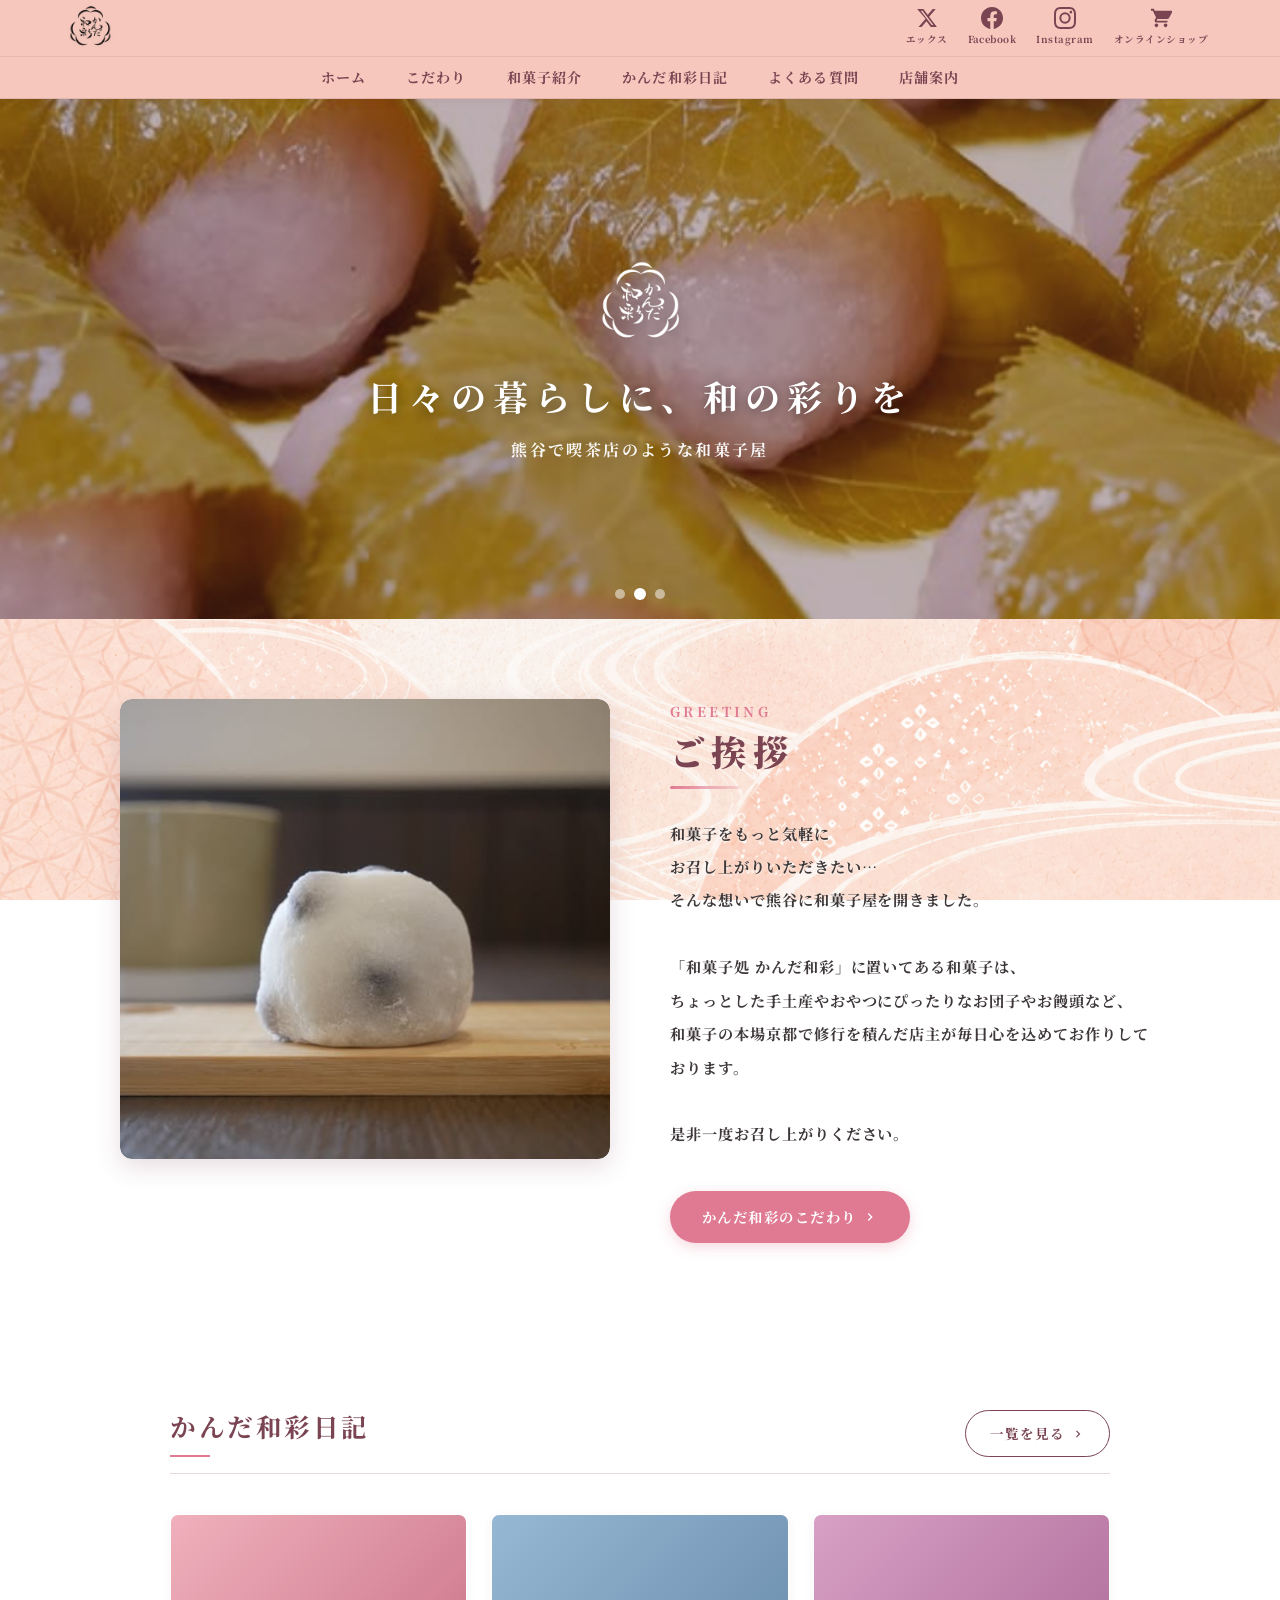
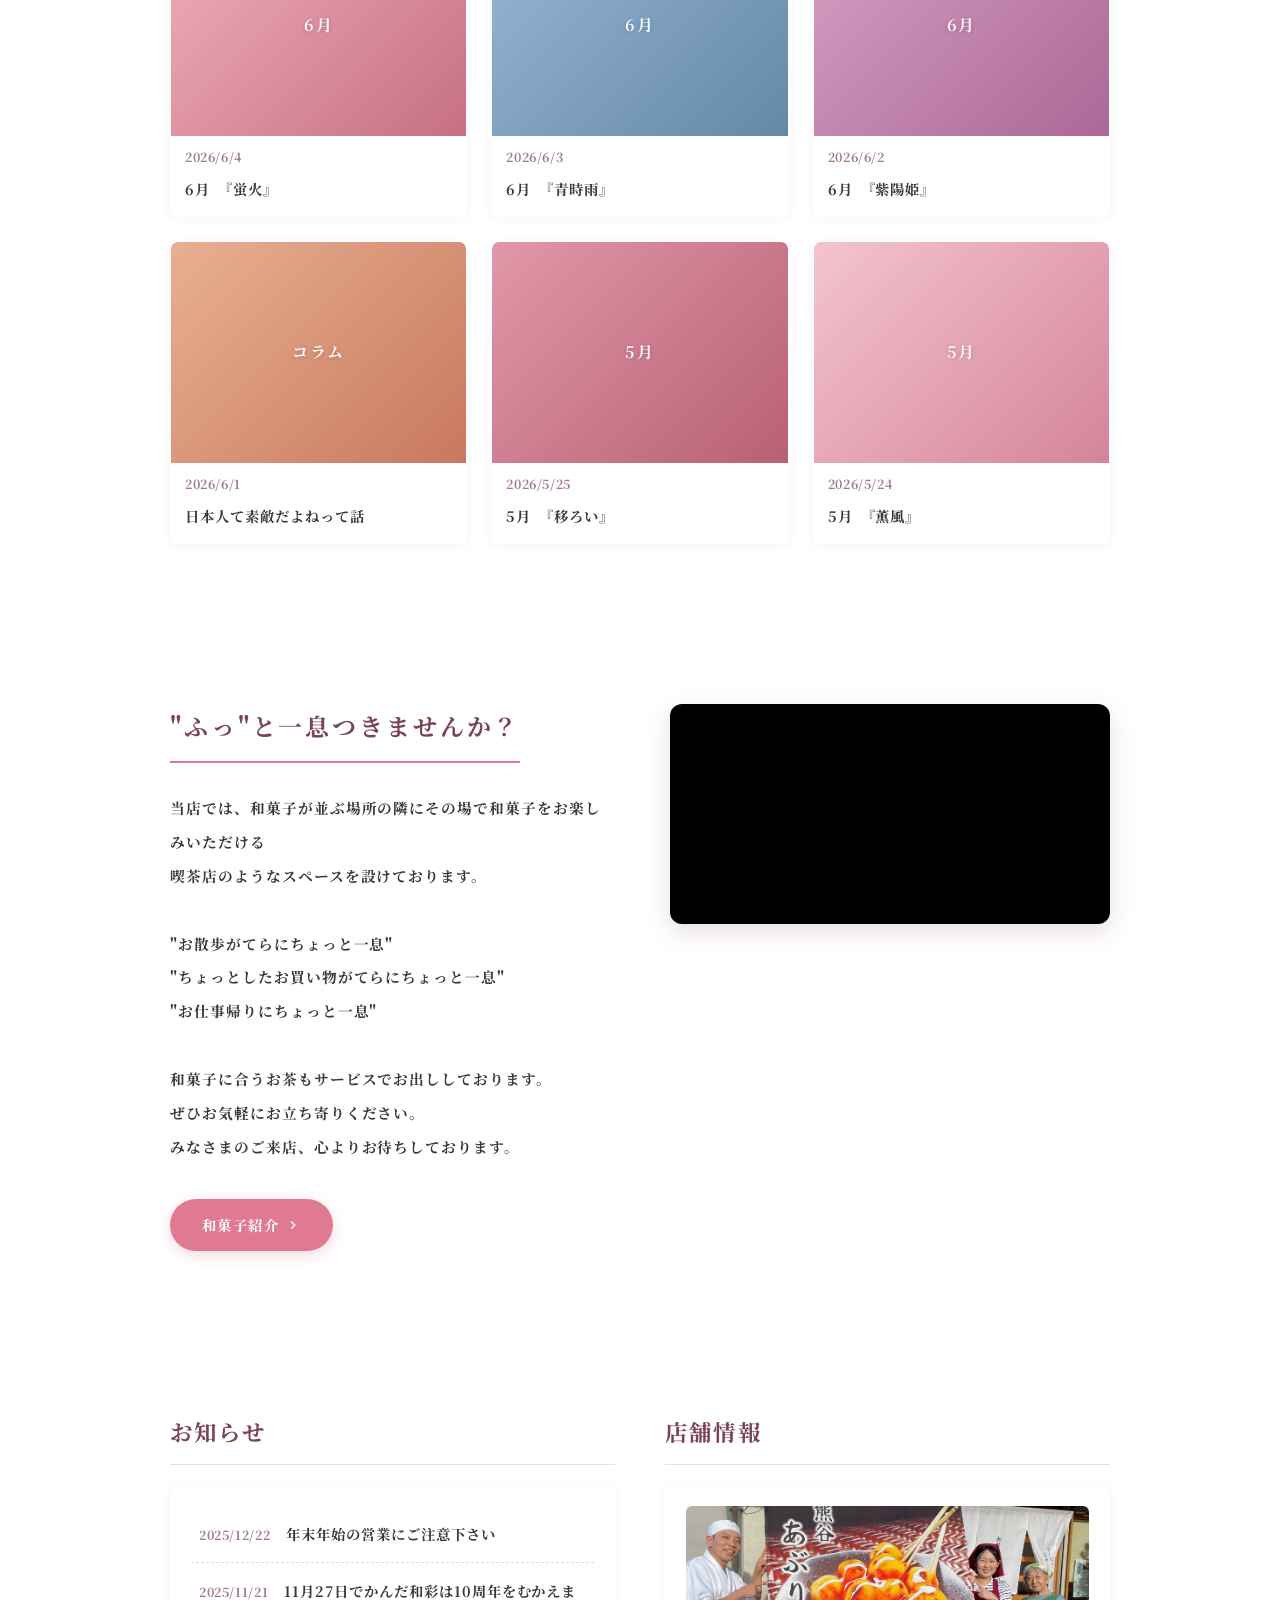
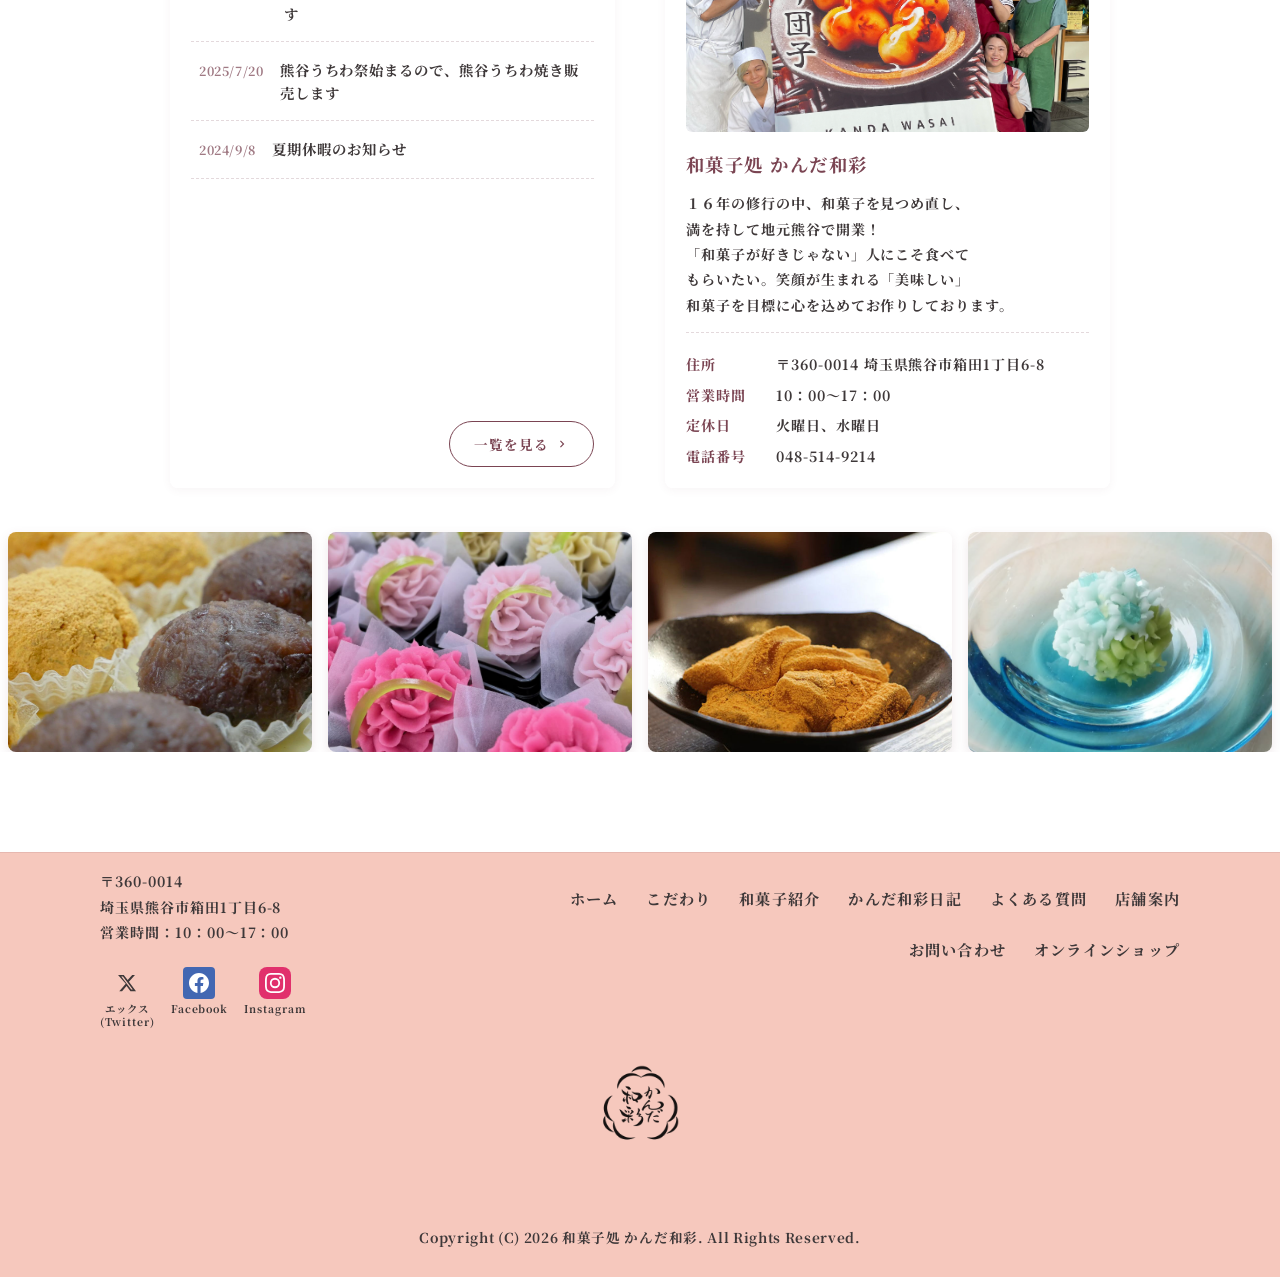
==== commit 2398be06: "feat: ヒーローセクションのスライド内に白のロゴ画像を追加" ====
--- a/index.html
+++ b/index.html
@@ -1,4 +1,4 @@
-﻿<!DOCTYPE html>
+<!DOCTYPE html>
 <html lang="ja">
 
 <head>
@@ -102,6 +102,9 @@
                     <img src="img/photo13.png" alt="かんだ和彩 メイン写真1" class="slide-bg-img">
                     <div class="slide-overlay"></div>
                     <div class="slide-content">
+                        <div class="slide-logo-wrap">
+                            <img src="img/ロゴ.png" alt="和菓子処 かんだ和彩 ロゴ" class="slide-logo">
+                        </div>
                         <p class="slide-catchcopy">心を込めて、一つひとつ</p>
                         <p class="slide-sub">和菓子処 かんだ和彩</p>
                     </div>
@@ -110,6 +113,9 @@
                     <img src="img/photo14.png" alt="かんだ和彩 メイン写真2" class="slide-bg-img">
                     <div class="slide-overlay"></div>
                     <div class="slide-content">
+                        <div class="slide-logo-wrap">
+                            <img src="img/ロゴ.png" alt="和菓子処 かんだ和彩 ロゴ" class="slide-logo">
+                        </div>
                         <p class="slide-catchcopy">日々の暮らしに、和の彩りを</p>
                         <p class="slide-sub">熊谷で喫茶店のような和菓子屋</p>
                     </div>
@@ -118,6 +124,9 @@
                     <img src="img/photo5.png" alt="かんだ和彩 メイン写真3" class="slide-bg-img">
                     <div class="slide-overlay"></div>
                     <div class="slide-content">
+                        <div class="slide-logo-wrap">
+                            <img src="img/ロゴ.png" alt="和菓子処 かんだ和彩 ロゴ" class="slide-logo">
+                        </div>
                         <p class="slide-catchcopy">京都で磨いた技を、熊谷の地で</p>
                         <p class="slide-sub">お団子・お饅頭・季節の和菓子</p>
                     </div>
--- a/style.css
+++ b/style.css
@@ -277,6 +277,18 @@
     color: var(--color-white);
 }
 
+.slide-logo-wrap {
+    margin-bottom: 16px;
+    display: flex;
+    justify-content: center;
+}
+
+.slide-logo {
+    width: 100px;
+    height: auto;
+    filter: brightness(0) invert(1) drop-shadow(0 2px 10px rgba(0, 0, 0, 0.35));
+}
+
 .slide-catchcopy {
     font-size: 2.2rem;
     font-weight: 700;
@@ -1256,6 +1268,14 @@
 @media screen and (max-width: 960px) {
     .slideshow {
         height: 400px;
+    }
+
+    .slide-logo-wrap {
+        margin-bottom: 12px;
+    }
+
+    .slide-logo {
+        width: 85px;
     }
 
     .slide-catchcopy {
@@ -1437,6 +1457,14 @@
         height: 300px;
     }
 
+    .slide-logo-wrap {
+        margin-bottom: 10px;
+    }
+
+    .slide-logo {
+        width: 70px;
+    }
+
     .slide-catchcopy {
         font-size: 1.25rem;
         padding: 0 16px;
@@ -1597,6 +1625,14 @@
 @media screen and (max-width: 480px) {
     .slideshow {
         height: 240px;
+    }
+
+    .slide-logo-wrap {
+        margin-bottom: 8px;
+    }
+
+    .slide-logo {
+        width: 60px;
     }
 
     .slide-catchcopy {
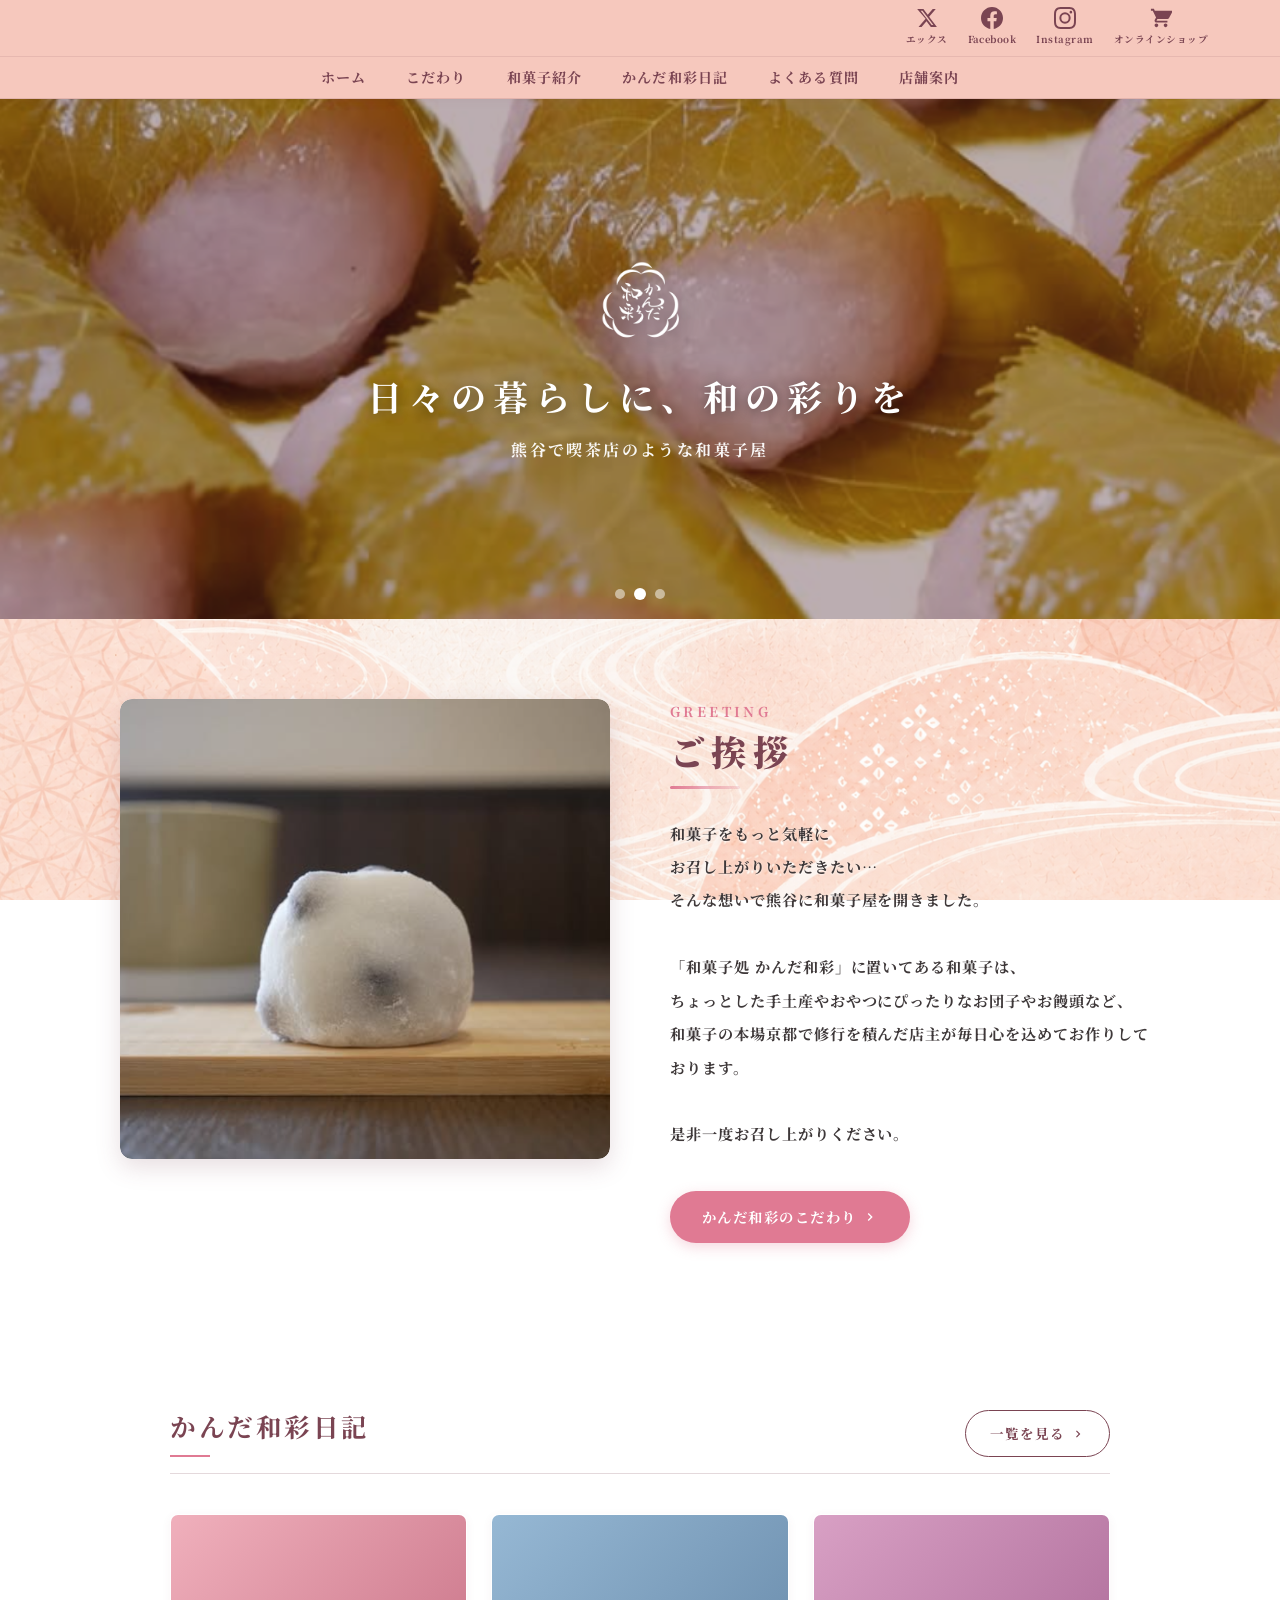
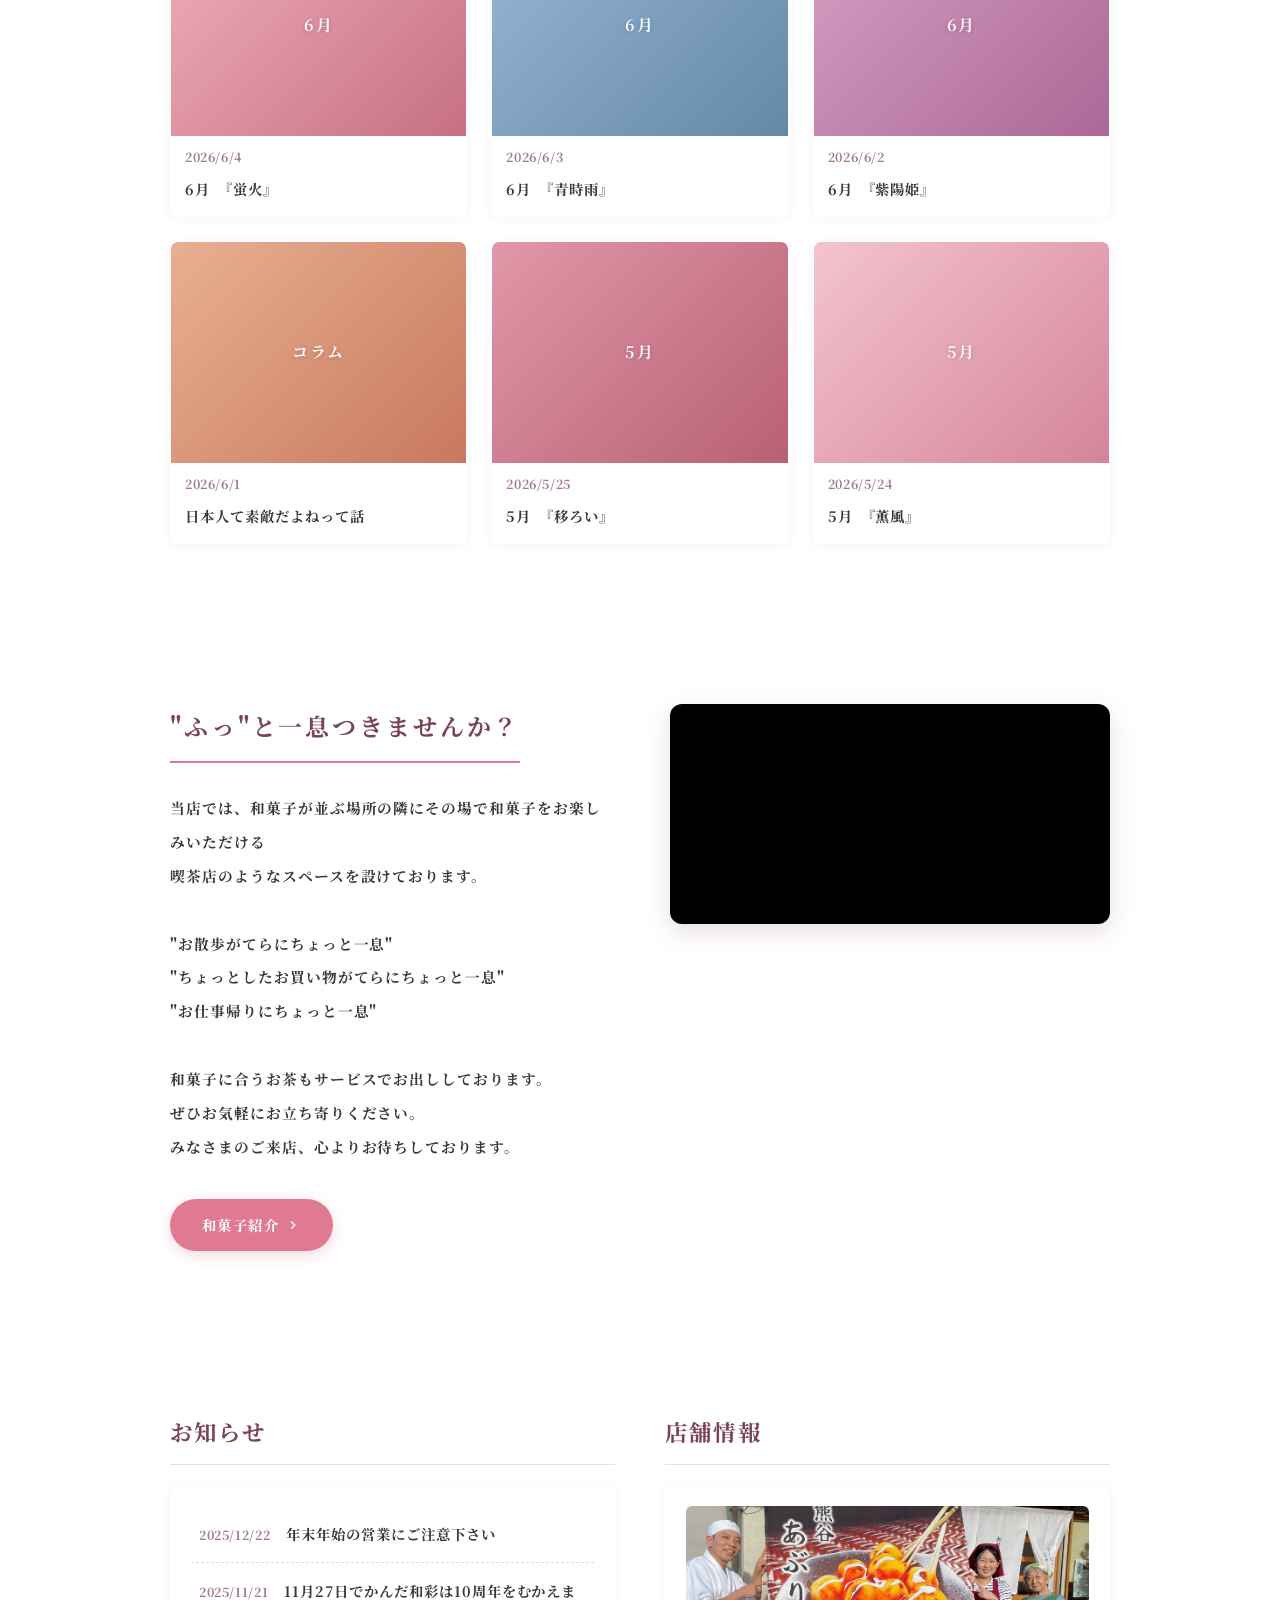
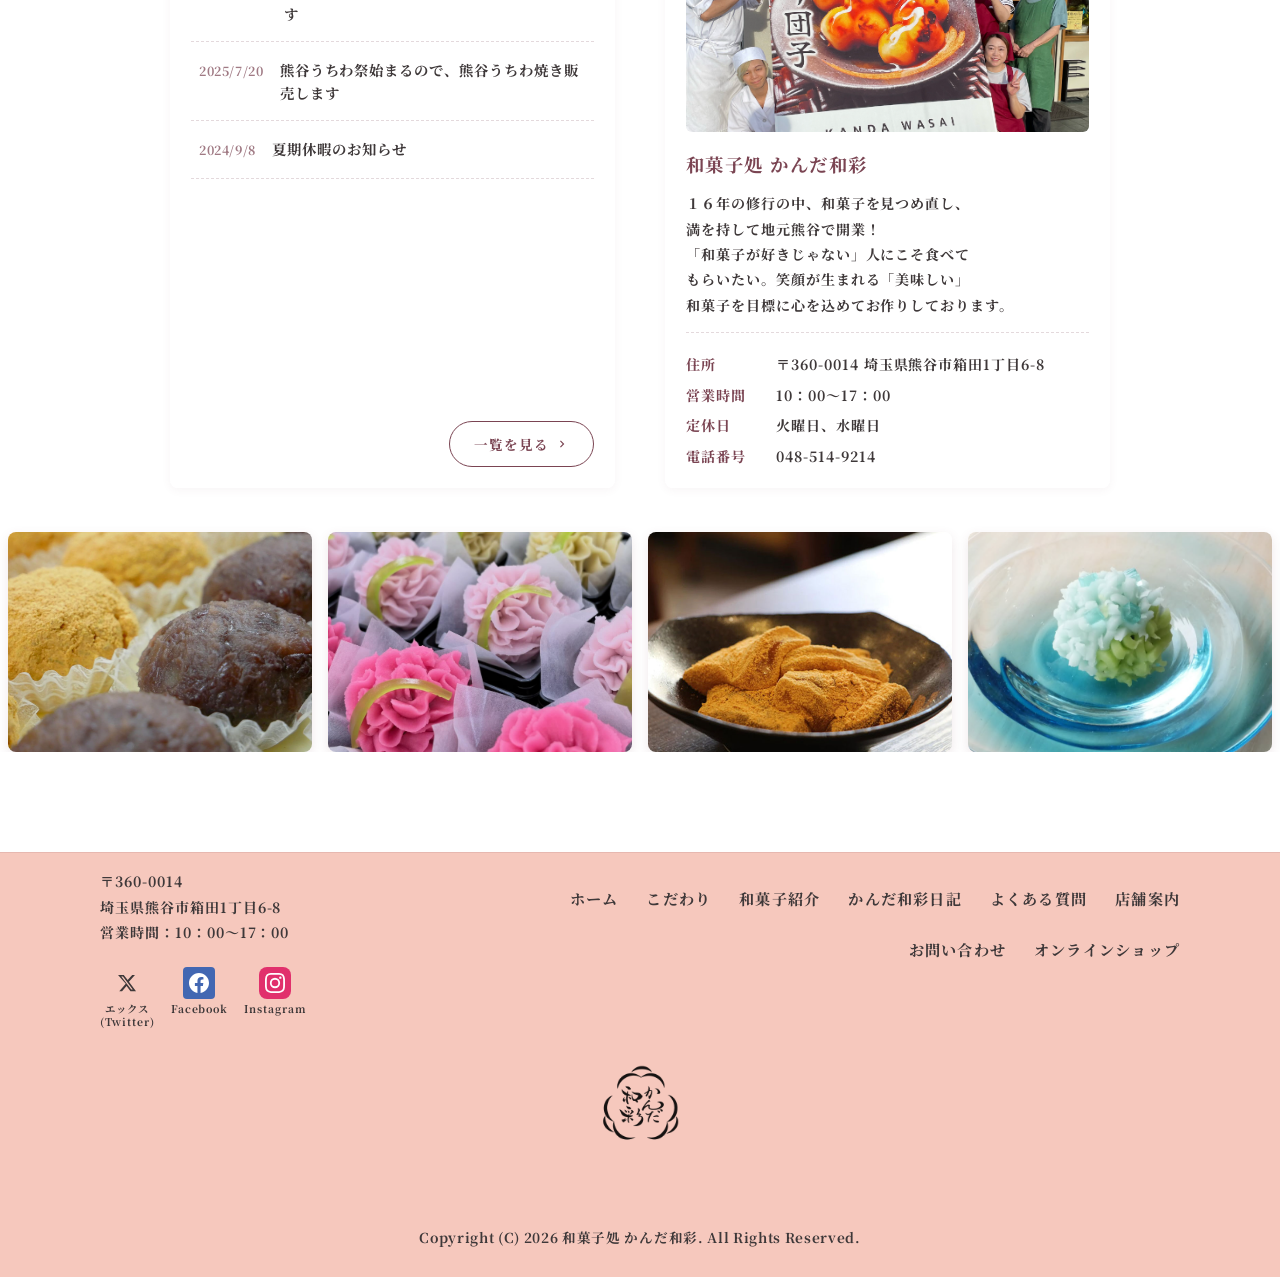
==== commit d267ce27: "feat: TOPページのヘッダーロゴをスクロール時にフェードイン表示するよう修正" ====
--- a/index.html
+++ b/index.html
@@ -12,7 +12,7 @@
     <link rel="stylesheet" href="style.css">
 </head>
 
-<body>
+<body class="home-page">
 
     <!-- ============================================================
          ヘッダー
--- a/style.css
+++ b/style.css
@@ -88,6 +88,18 @@
 .header-logo {
     display: flex;
     align-items: center;
+}
+
+/* TOPページのみ初期状態で非表示、スクロールでフェードイン */
+.home-page .header-logo {
+    opacity: 0;
+    visibility: hidden;
+    transition: opacity 0.4s ease, visibility 0.4s ease;
+}
+
+.home-page.is-scrolled .header-logo {
+    opacity: 1;
+    visibility: visible;
 }
 
 .header-logo a {
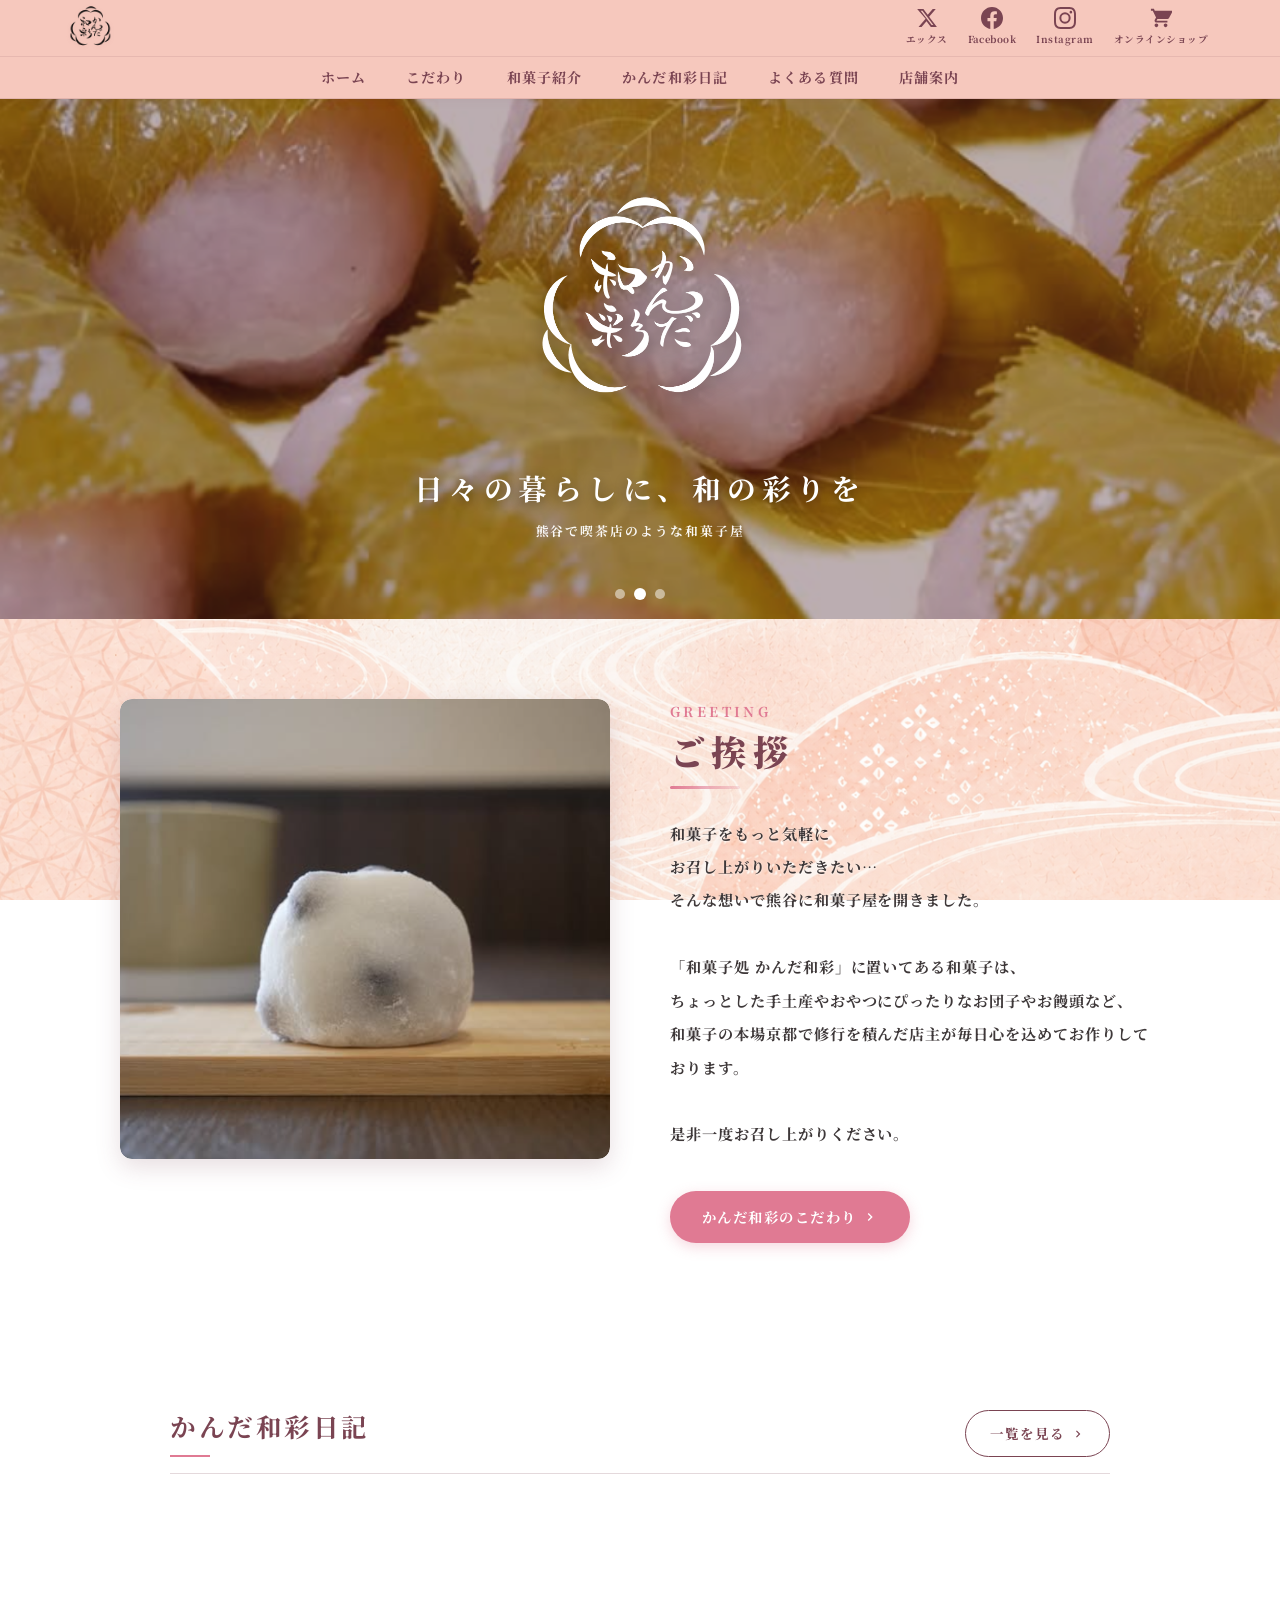
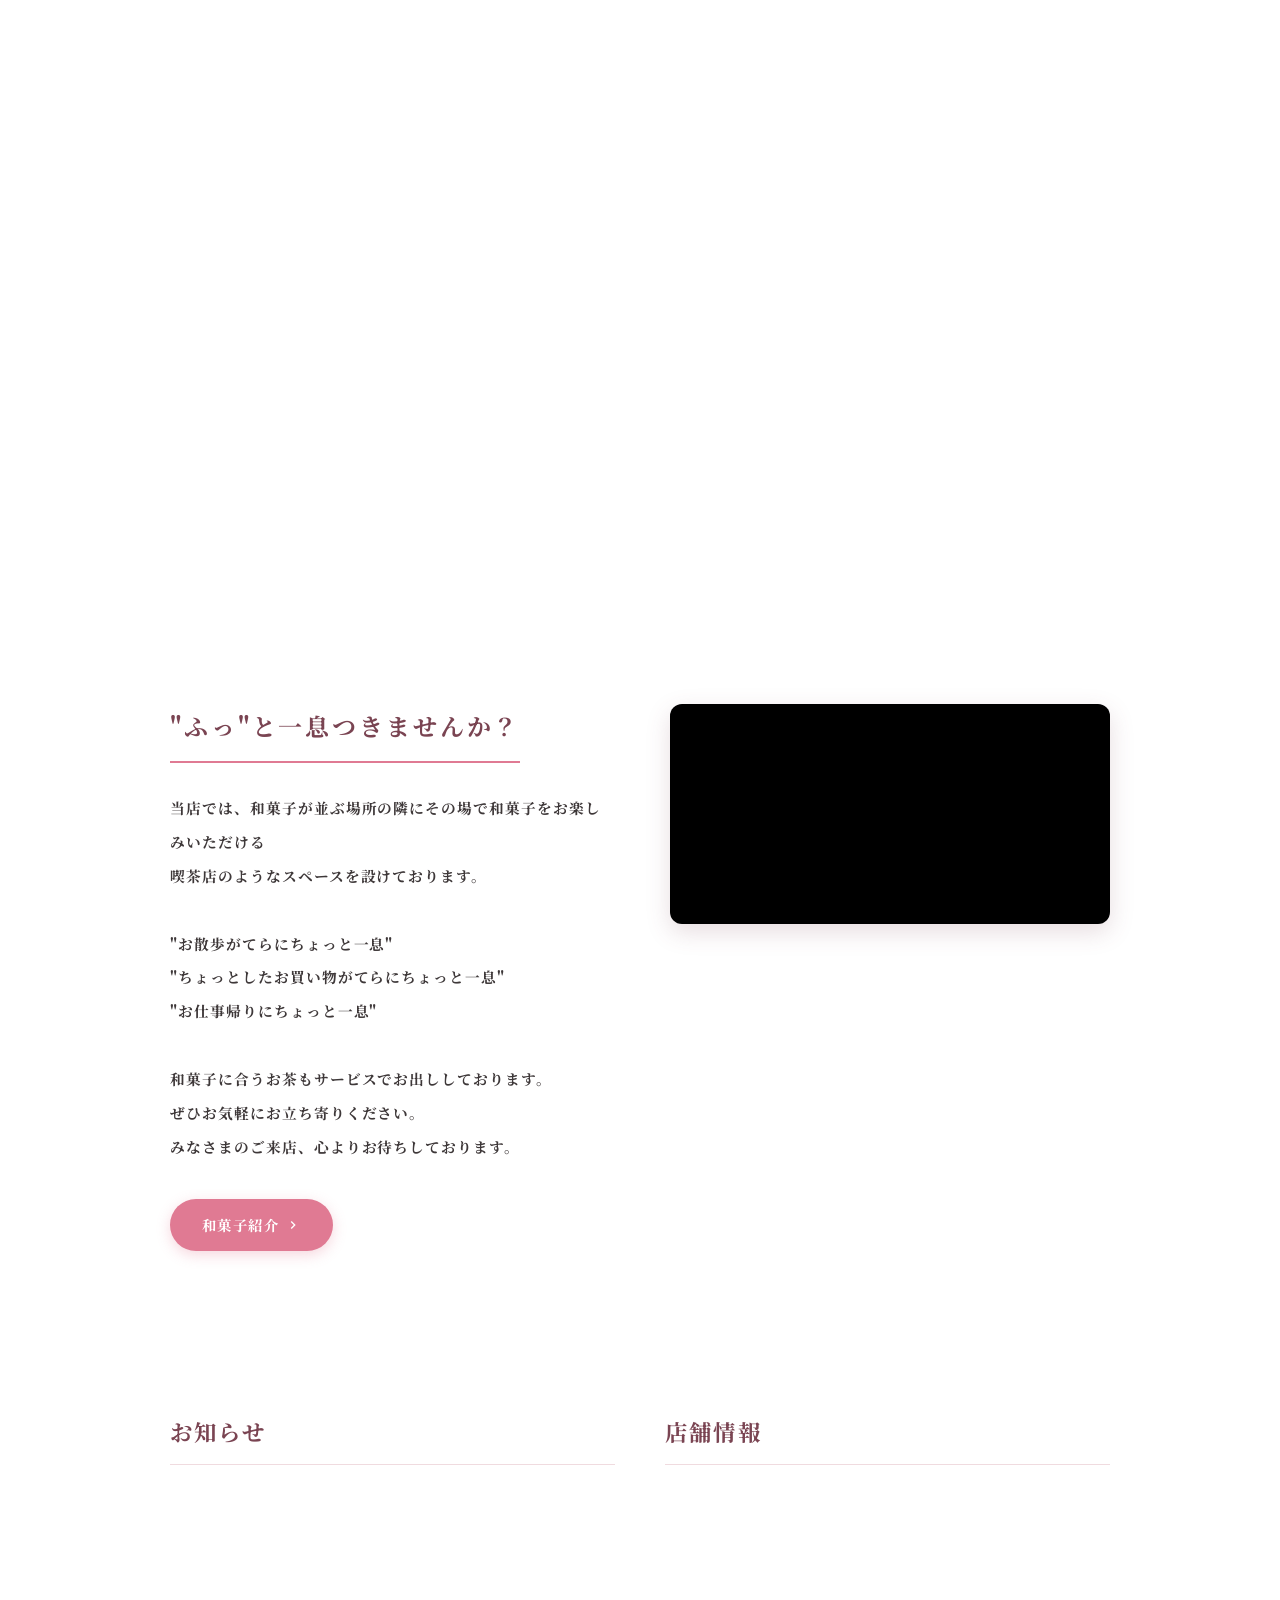
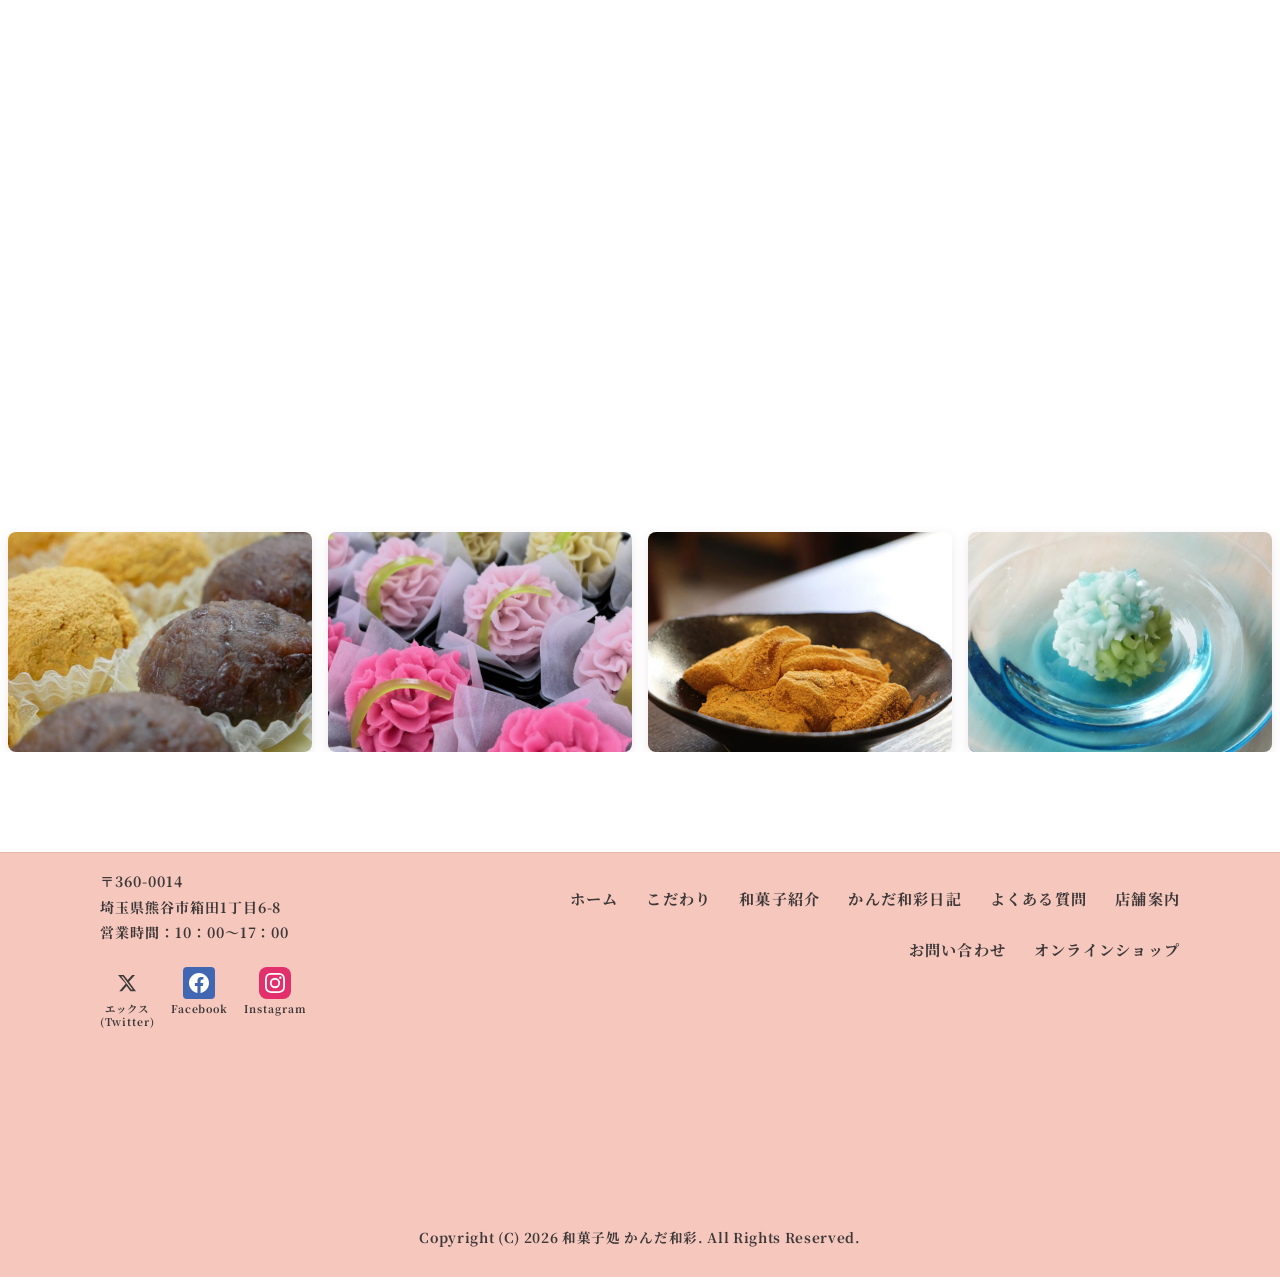
==== commit 56e3a059: "style: ヒーローロゴサイズを1.3倍に拡大、およびTOPページのインラインJSにヘッダースクロール制御を適用" ====
--- a/index.html
+++ b/index.html
@@ -493,6 +493,20 @@
     <script>
     // ハンバーガーメニュー
     document.addEventListener('DOMContentLoaded', function () {
+        // スクロール時のヘッダー制御（TOPページのみ）
+        const body = document.body;
+        if (body.classList.contains('home-page')) {
+            const handleScroll = () => {
+                if (window.scrollY > 80) {
+                    body.classList.add('is-scrolled');
+                } else {
+                    body.classList.remove('is-scrolled');
+                }
+            };
+            handleScroll();
+            window.addEventListener('scroll', handleScroll, { passive: true });
+        }
+
         const menuToggle = document.getElementById('js-menu-toggle');
         const headerNav = document.getElementById('front_header_nav');
         if (menuToggle && headerNav) {
--- a/style.css
+++ b/style.css
@@ -290,28 +290,28 @@
 }
 
 .slide-logo-wrap {
-    margin-bottom: 16px;
+    margin-bottom: 30px;
     display: flex;
     justify-content: center;
 }
 
 .slide-logo {
-    width: 100px;
+    width: 260px;
     height: auto;
     filter: brightness(0) invert(1) drop-shadow(0 2px 10px rgba(0, 0, 0, 0.35));
 }
 
 .slide-catchcopy {
-    font-size: 2.2rem;
+    font-size: 1.8rem;
     font-weight: 700;
     letter-spacing: 0.2em;
     text-shadow: 0 2px 12px rgba(0,0,0,0.4);
-    margin-bottom: 14px;
+    margin-bottom: 10px;
     line-height: 1.5;
 }
 
 .slide-sub {
-    font-size: 1rem;
+    font-size: 0.8rem;
     letter-spacing: 0.15em;
     opacity: 0.95;
 }
@@ -1283,15 +1283,15 @@
     }
 
     .slide-logo-wrap {
-        margin-bottom: 12px;
+        margin-bottom: 24px;
     }
 
     .slide-logo {
-        width: 85px;
+        width: 220px;
     }
 
     .slide-catchcopy {
-        font-size: 1.7rem;
+        font-size: 1.4rem;
     }
 
     .hello-inner {
@@ -1470,20 +1470,20 @@
     }
 
     .slide-logo-wrap {
-        margin-bottom: 10px;
+        margin-bottom: 18px;
     }
 
     .slide-logo {
-        width: 70px;
+        width: 180px;
     }
 
     .slide-catchcopy {
-        font-size: 1.25rem;
+        font-size: 1.1rem;
         padding: 0 16px;
     }
 
     .slide-sub {
-        font-size: 0.85rem;
+        font-size: 0.7rem;
     }
 
     .hello-inner {
@@ -1640,15 +1640,15 @@
     }
 
     .slide-logo-wrap {
-        margin-bottom: 8px;
+        margin-bottom: 16px;
     }
 
     .slide-logo {
-        width: 60px;
+        width: 155px;
     }
 
     .slide-catchcopy {
-        font-size: 1.05rem;
+        font-size: 0.95rem;
         letter-spacing: 0.12em;
     }
 
